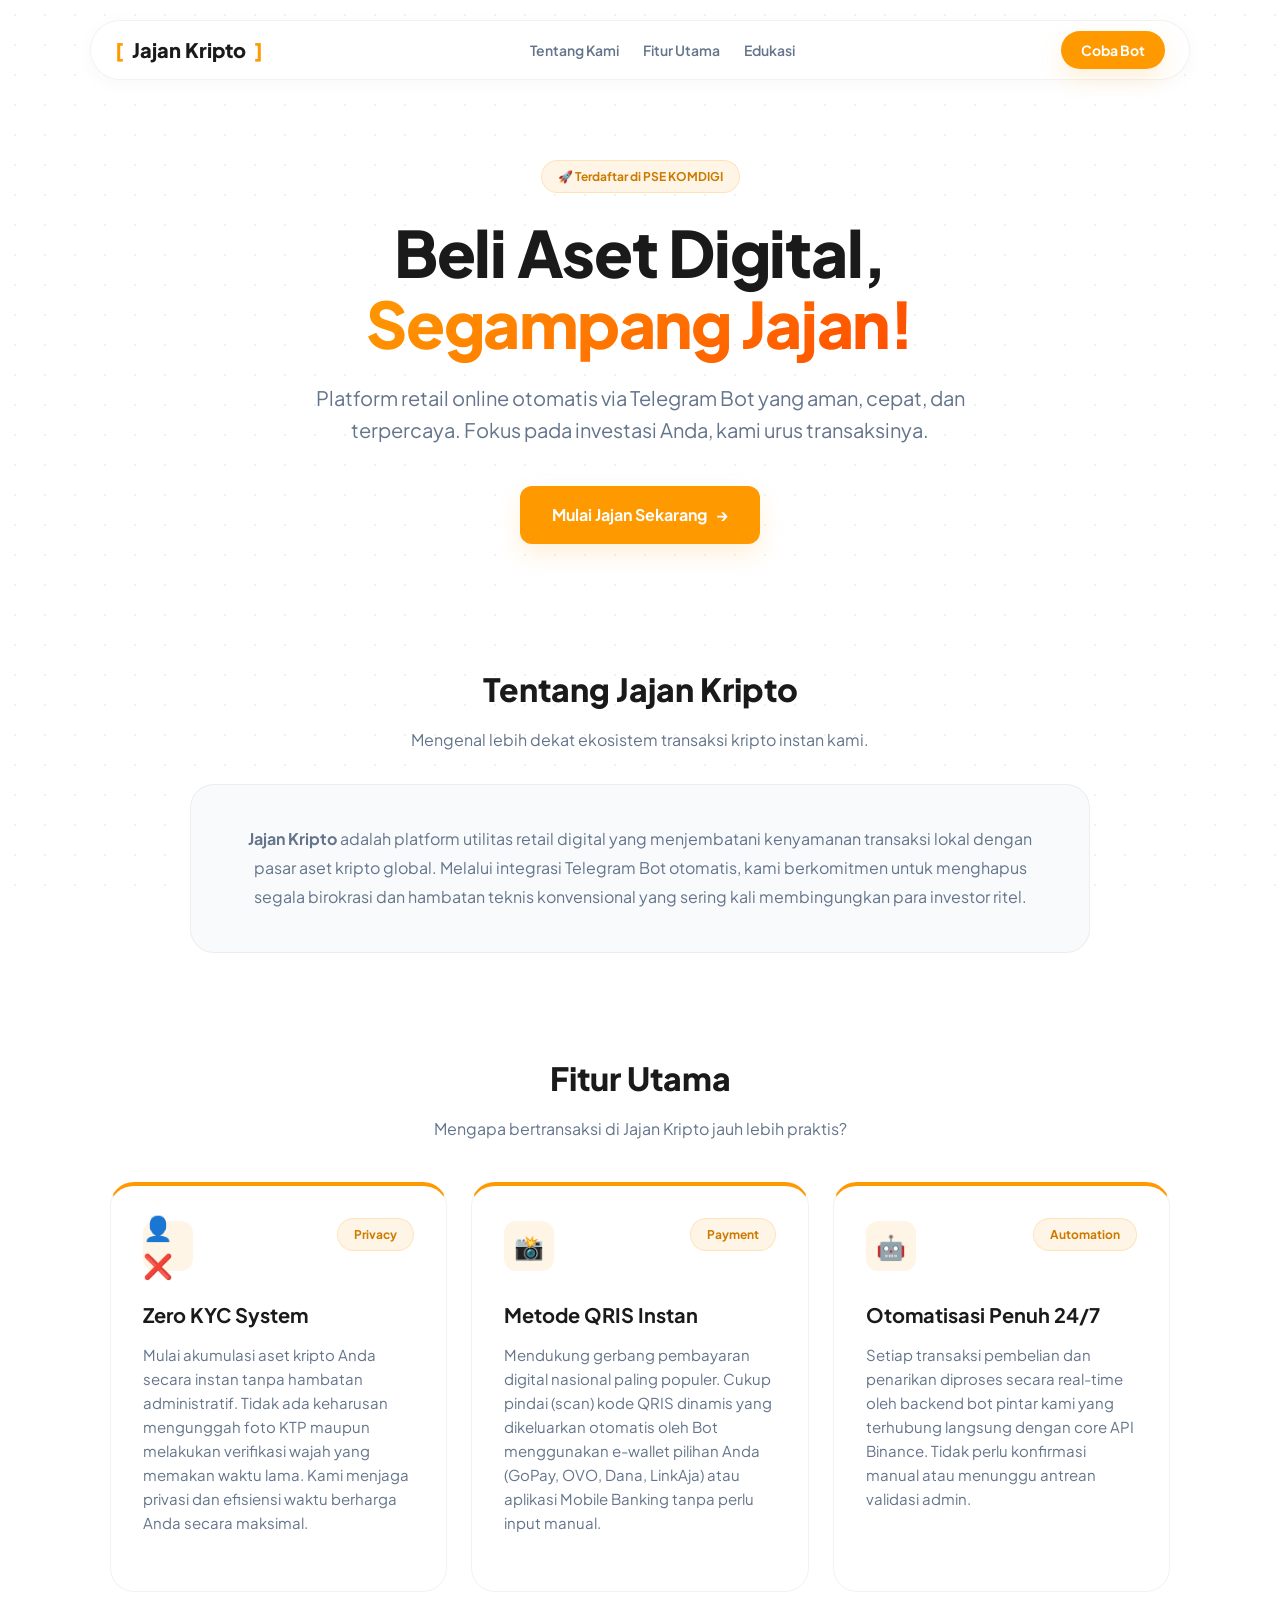
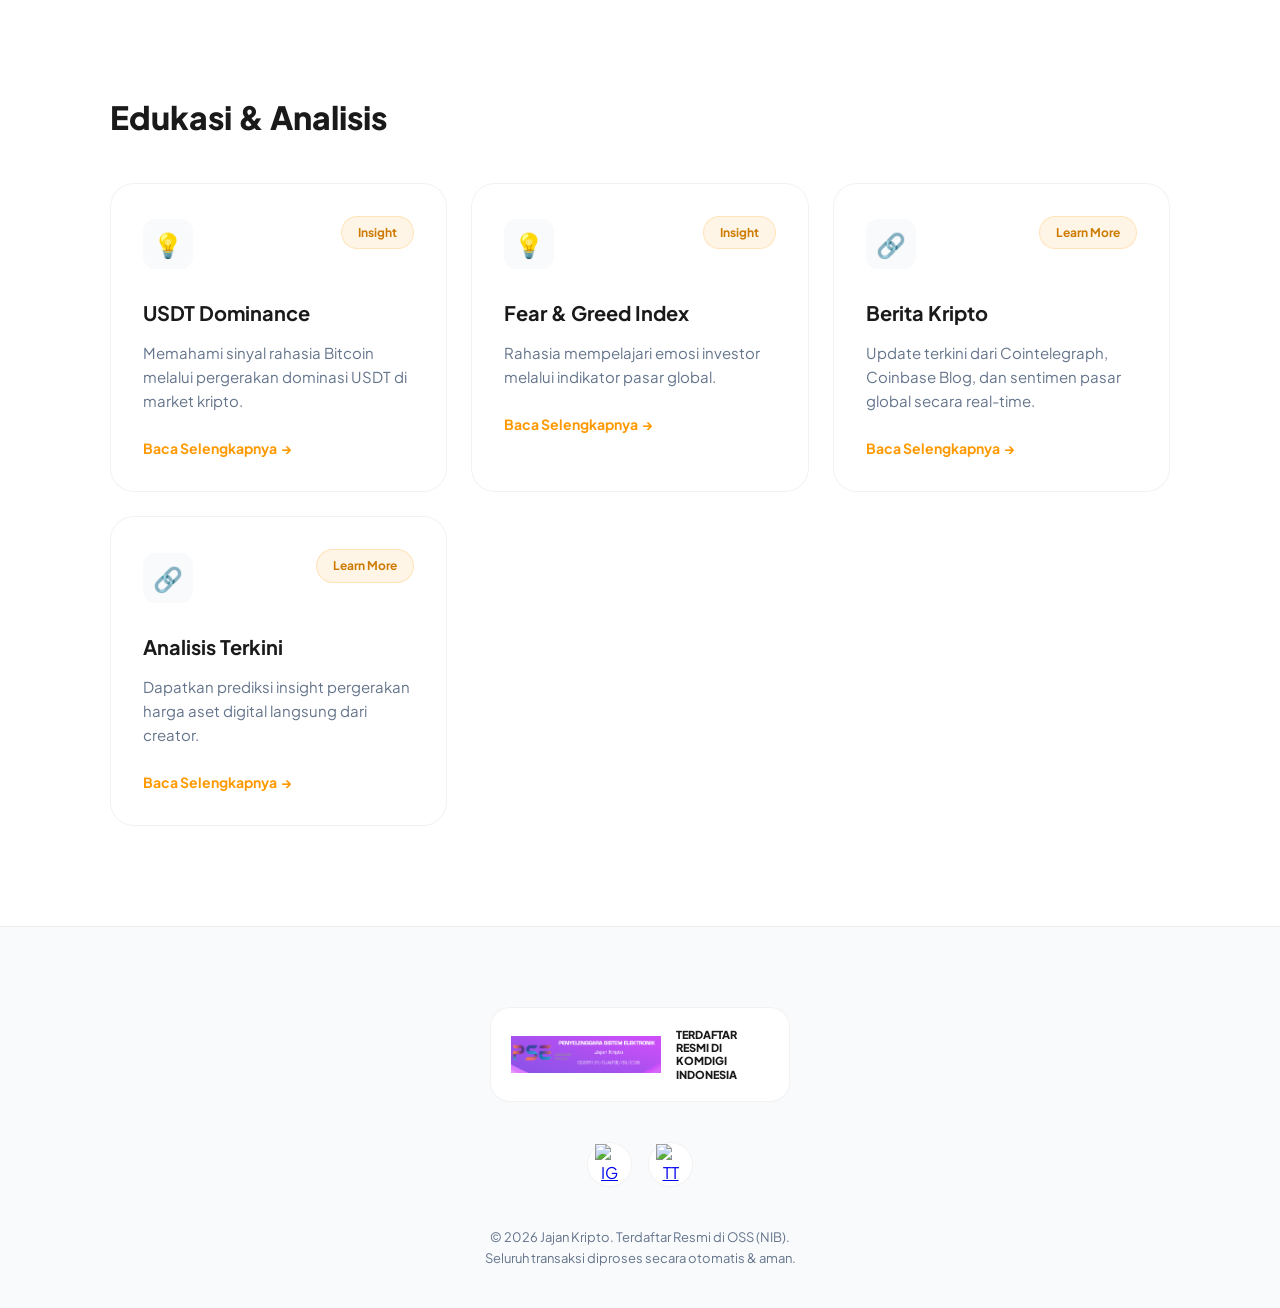
==== index.html @ 3dce62d5 "Update index.html" ====
<!DOCTYPE html>
<html lang="id">
<head>
  <meta charset="UTF-8">
  <meta name="viewport" content="width=device-width, initial-scale=1.0">
  <title>Jajan Kripto — Solusi Praktis Aset Digital</title>
  <meta name="description" content="Platform retail online otomatis via Telegram Bot yang aman, cepat, dan terpercaya untuk aset digital Anda.">
  
  <link rel="icon" href="/favicon.ico" type="image/x-icon">
  <link rel="preconnect" href="https://fonts.googleapis.com">
  <link rel="preconnect" href="https://fonts.gstatic.com" crossorigin>
  <link href="https://fonts.googleapis.com/css2?family=Plus+Jakarta+Sans:wght=300;400;600;700;800&display=swap" rel="stylesheet">

  <style>
    :root {
      --primary: #FF9900;
      --primary-light: #FFB347;
      --primary-dark: #CC7A00;
      --bg-light: #FFFFFF;
      --bg-subtle: #F8FAFC;
      --text-main: #1A1A1A;
      --text-muted: #64748B;
      --glass-border: rgba(0, 0, 0, 0.05);
      --shadow-glow: rgba(255, 153, 0, 0.15);
    }

    * {
      box-sizing: border-box;
      margin: 0;
      padding: 0;
    }

    html {
      scroll-behavior: smooth;
    }

    body {
      font-family: 'Plus Jakarta Sans', sans-serif;
      background-color: var(--bg-light);
      color: var(--text-main);
      line-height: 1.6;
      overflow-x: hidden;
    }

    /* --- BACKGROUND DECORATION --- */
    .bg-dot-grid {
      position: fixed;
      top: 0; 
      left: 0; 
      width: 100%; 
      height: 100%;
      background-image: radial-gradient(var(--glass-border) 1px, transparent 1px);
      background-size: 30px 30px;
      z-index: -1;
    }

    /* --- HEADER --- */
    .header {
      position: fixed;
      top: 20px; 
      left: 0; 
      width: 100%;
      z-index: 1000;
      display: flex;
      justify-content: center;
      padding: 0 20px;
    }

    .header-pill {
      background: rgba(255, 255, 255, 0.8);
      backdrop-filter: blur(12px);
      border: 1px solid var(--glass-border);
      padding: 10px 24px;
      border-radius: 999px;
      display: flex;
      align-items: center;
      justify-content: space-between;
      width: 100%;
      max-width: 1100px;
      box-shadow: 0 4px 20px rgba(0,0,0,0.03);
    }

    .brand {
      display: flex;
      align-items: center;
      gap: 8px;
      text-decoration: none;
      font-weight: 800;
      font-size: 20px;
      color: var(--text-main);
    }

    .brand span { 
      color: var(--primary); 
    }

    .nav-links {
      display: none;
      gap: 24px;
    }

    @media (min-width: 768px) { 
      .nav-links { 
        display: flex; 
      } 
    }

    .nav-link {
      text-decoration: none;
      color: var(--text-muted);
      font-size: 14px;
      font-weight: 600;
      transition: color 0.3s;
    }

    .nav-link:hover { 
      color: var(--primary); 
    }

    /* --- HERO SECTION --- */
    .hero {
      padding: 160px 20px 60px;
      max-width: 1100px;
      margin: 0 auto;
      text-align: center;
      position: relative;
    }

    .tag-pill {
      display: inline-flex;
      align-items: center;
      background: #FFF5E6;
      color: var(--primary-dark);
      padding: 6px 16px;
      border-radius: 999px;
      font-size: 12px;
      font-weight: 700;
      margin-bottom: 24px;
      border: 1px solid rgba(255, 153, 0, 0.2);
    }

    .hero h1 {
      font-size: clamp(32px, 8vw, 64px);
      font-weight: 800;
      line-height: 1.1;
      letter-spacing: -0.02em;
      margin-bottom: 24px;
    }

    .text-gradient {
      background: linear-gradient(135deg, var(--primary), #FF4D00);
      -webkit-background-clip: text;
      -webkit-text-fill-color: transparent;
    }

    .hero p {
      color: var(--text-muted);
      font-size: clamp(16px, 2vw, 20px);
      max-width: 650px;
      margin: 0 auto 40px;
    }

    .btn {
      display: inline-flex;
      align-items: center;
      padding: 16px 32px;
      border-radius: 12px;
      font-weight: 700;
      text-decoration: none;
      transition: all 0.3s ease;
      cursor: pointer;
    }

    .btn-primary {
      background: var(--primary);
      color: white;
      box-shadow: 0 10px 25px var(--shadow-glow);
    }

    .btn-primary:hover {
      transform: translateY(-2px);
      background: var(--primary-dark);
      box-shadow: 0 15px 30px var(--shadow-glow);
    }

    /* --- SECTION BASE --- */
    .section-container {
      max-width: 1100px;
      margin: 60px auto 100px;
      padding: 0 20px;
    }

    .section-title {
      font-size: 32px;
      font-weight: 800;
      margin-bottom: 12px;
    }

    /* --- GRID & CARDS --- */
    .grid {
      display: grid;
      grid-template-columns: repeat(auto-fit, minmax(300px, 1fr));
      gap: 24px;
    }

    .card {
      background: white;
      border: 1px solid var(--glass-border);
      padding: 32px;
      border-radius: 24px;
      transition: all 0.4s cubic-bezier(0.4, 0, 0.2, 1);
      position: relative;
      overflow: hidden;
    }

    .card:hover {
      border-color: var(--primary-light);
      transform: translateY(-8px);
      box-shadow: 0 20px 40px rgba(0,0,0,0.04);
    }

    .card-top {
      display: flex;
      justify-content: space-between;
      align-items: center;
      margin-bottom: 24px;
    }

    .card-icon {
      font-size: 24px;
      background: var(--bg-subtle);
      width: 50px; 
      height: 50px;
      display: flex; 
      align-items: center; 
      justify-content: center;
      border-radius: 12px;
    }

    .card h3 {
      font-size: 20px;
      margin-bottom: 12px;
    }

    .card p {
      color: var(--text-muted);
      font-size: 15px;
      margin-bottom: 24px;
    }

    .read-more {
      text-decoration: none;
      color: var(--primary);
      font-weight: 700;
      font-size: 14px;
      display: flex;
      align-items: center;
      gap: 4px;
    }

    /* --- ABOUT CONTENT --- */
    .about-box {
      background: var(--bg-subtle);
      border: 1px solid var(--glass-border);
      border-radius: 24px;
      padding: 40px;
      text-align: center;
      max-width: 900px;
      margin: 0 auto;
    }

    .about-box p {
      color: var(--text-muted);
      font-size: 16px;
      line-height: 1.8;
    }

    /* --- PSE & FOOTER --- */
    .footer {
      background: var(--bg-subtle);
      padding: 80px 20px 40px;
      border-top: 1px solid var(--glass-border);
    }

    .footer-inner {
      max-width: 1100px;
      margin: 0 auto;
      display: flex;
      flex-direction: column;
      align-items: center;
      text-align: center;
    }

    .pse-badge {
      background: white;
      padding: 20px;
      border-radius: 20px;
      border: 1px solid var(--glass-border);
      display: flex;
      align-items: center;
      gap: 15px;
      margin-bottom: 40px;
      max-width: 300px;
    }

    .pse-badge img { 
      width: 150px; 
    }

    .pse-badge span { 
      font-size: 11px; 
      font-weight: 800; 
      text-align: left; 
      line-height: 1.2; 
    }

    .social-links {
      display: flex;
      gap: 16px;
      margin-bottom: 40px;
    }

    .social-btn {
      width: 45px; 
      height: 45px;
      border-radius: 50%;
      background: white;
      display: flex; 
      align-items: center; 
      justify-content: center;
      border: 1px solid var(--glass-border);
      transition: all 0.3s;
    }

    .social-btn:hover {
      border-color: var(--primary);
      transform: scale(1.1);
    }

    .social-btn img { 
      width: 30px; 
    }

    .copyright {
      font-size: 13px;
      color: var(--text-muted);
    }

    /* --- ANIMATIONS --- */
    @keyframes fadeUp {
      from { 
        opacity: 0; 
        transform: translateY(20px); 
      }
      to { 
        opacity: 1; 
        transform: translateY(0); 
      }
    }

    .fade-up { 
      animation: fadeUp 0.8s forwards; 
    }
    
    .d1 { animation-delay: 0.1s; }
    .d2 { animation-delay: 0.2s; }
    .d3 { animation-delay: 0.3s; }
  </style>
</head>
<body>

  <div class="bg-dot-grid"></div>

  <header class="header">
    <div class="header-pill">
      <a href="#" class="brand">
        <span>[</span> Jajan Kripto <span>]</span>
      </a>
      <nav class="nav-links">
        <a href="#about" class="nav-link">Tentang Kami</a>
        <a href="#features" class="nav-link">Fitur Utama</a>
        <a href="#blog" class="nav-link">Edukasi</a>
      </nav>
      <a href="https://t.me/JajanKriptoOfficial_bot" class="btn btn-primary" style="padding: 8px 20px; font-size: 14px; border-radius: 999px;">
        Coba Bot
      </a>
    </div>
  </header>

  <main>
    <section class="hero">
      <span class="tag-pill fade-up d1">🚀 Terdaftar di PSE KOMDIGI</span>
      <h1 class="fade-up d2">Beli Aset Digital,<br> <span class="text-gradient">Segampang Jajan!</span></h1>
      <p class="fade-up d3">Platform retail online otomatis via Telegram Bot yang aman, cepat, dan terpercaya. Fokus pada investasi Anda, kami urus transaksinya.</p>
      <div class="fade-up d3" style="animation-delay: 0.4s;">
        <a href="https://t.me/JajanKriptoOfficial_bot" class="btn btn-primary">
          Mulai Jajan Sekarang &nbsp; →
        </a>
      </div>
    </section>

    <section id="about" class="section-container">
      <div style="text-align: center; margin-bottom: 32px;">
        <h2 class="section-title">Tentang Jajan Kripto</h2>
        <p style="color: var(--text-muted);">Mengenal lebih dekat ekosistem transaksi kripto instan kami.</p>
      </div>
      <div class="about-box">
        <p>
          <strong>Jajan Kripto</strong> adalah platform utilitas retail digital yang menjembatani kenyamanan transaksi lokal dengan pasar aset kripto global. Melalui integrasi Telegram Bot otomatis, kami berkomitmen untuk menghapus segala birokrasi dan hambatan teknis konvensional yang sering kali membingungkan para investor ritel.
        </p>
      </div>
    </section>

    <section id="features" class="section-container">
      <div style="text-align: center; margin-bottom: 40px;">
        <h2 class="section-title">Fitur Utama</h2>
        <p style="color: var(--text-muted);">Mengapa bertransaksi di Jajan Kripto jauh lebih praktis?</p>
      </div>
      <div class="grid">
        <div class="card" style="border-top: 4px solid var(--primary);">
          <div class="card-top">
            <div class="card-icon" style="background: #FFF5E6; color: var(--primary-dark);">👤❌</div>
            <span class="tag-pill">Privacy</span>
          </div>
          <h3>Zero KYC System</h3>
          <p>Mulai akumulasi aset kripto Anda secara instan tanpa hambatan administratif. Tidak ada keharusan mengunggah foto KTP maupun melakukan verifikasi wajah yang memakan waktu lama. Kami menjaga privasi dan efisiensi waktu berharga Anda secara maksimal.</p>
        </div>
        
        <div class="card" style="border-top: 4px solid var(--primary);">
          <div class="card-top">
            <div class="card-icon" style="background: #FFF5E6; color: var(--primary-dark);">📸</div>
            <span class="tag-pill">Payment</span>
          </div>
          <h3>Metode QRIS Instan</h3>
          <p>Mendukung gerbang pembayaran digital nasional paling populer. Cukup pindai (scan) kode QRIS dinamis yang dikeluarkan otomatis oleh Bot menggunakan e-wallet pilihan Anda (GoPay, OVO, Dana, LinkAja) atau aplikasi Mobile Banking tanpa perlu input manual.</p>
        </div>
        
        <div class="card" style="border-top: 4px solid var(--primary);">
          <div class="card-top">
            <div class="card-icon" style="background: #FFF5E6; color: var(--primary-dark);">🤖</div>
            <span class="tag-pill">Automation</span>
          </div>
          <h3>Otomatisasi Penuh 24/7</h3>
          <p>Setiap transaksi pembelian dan penarikan diproses secara real-time oleh backend bot pintar kami yang terhubung langsung dengan core API Binance. Tidak perlu konfirmasi manual atau menunggu antrean validasi admin.</p>
        </div>
      </div>
    </section>

    <section id="blog" class="section-container">
      <div style="margin-bottom: 40px;">
        <h2 class="section-title">Edukasi & Analisis</h2>
      </div>
      
      <div class="grid">
        <div class="card">
          <div class="card-top">
            <div class="card-icon">💡</div>
            <span class="tag-pill">Insight</span>
          </div>
          <h3>USDT Dominance</h3>
          <p>Memahami sinyal rahasia Bitcoin melalui pergerakan dominasi USDT di market kripto.</p>
          <a href="usdt-dominance.html" class="read-more">Baca Selengkapnya <span>→</span></a>
        </div>

        <div class="card">
          <div class="card-top">
            <div class="card-icon">💡</div>
            <span class="tag-pill">Insight</span>
          </div>
          <h3>Fear & Greed Index</h3>
          <p>Rahasia mempelajari emosi investor melalui indikator pasar global.</p>
          <a href="fear-and-greed.html" class="read-more">Baca Selengkapnya <span>→</span></a>
        </div>

        <div class="card">
          <div class="card-top">
            <div class="card-icon">🔗</div>
            <span class="tag-pill">Learn More</span>
          </div>
          <h3>Berita Kripto</h3>
          <p>Update terkini dari Cointelegraph, Coinbase Blog, dan sentimen pasar global secara real-time.</p>
          <a href="https://t.me/cryptonewsindonesia1" class="read-more">Baca Selengkapnya <span>→</span></a>
        </div>

        <div class="card">
          <div class="card-top">
            <div class="card-icon">🔗</div>
            <span class="tag-pill">Learn More</span>
          </div>
          <h3>Analisis Terkini</h3>
          <p>Dapatkan prediksi insight pergerakan harga aset digital langsung dari creator.</p>
          <a href="https://www.tiktok.com/@justradeit" class="read-more">Baca Selengkapnya <span>→</span></a>
        </div>
      </div>
    </section>
  </main>

  <footer class="footer">
    <div class="footer-inner">
      <div class="pse-badge">
        <img src="sertifikat-pse.png" alt="PSE">
        <span>TERDAFTAR RESMI DI<br>KOMDIGI INDONESIA</span>
      </div>

      <div class="social-links">
        <a href="https://www.instagram.com/jajankripto" class="social-btn">
          <img src="https://cdn-icons-png.flaticon.com/512/2111/2111463.png" alt="IG">
        </a>
        <a href="https://tiktok.com/@jajankripto" class="social-btn">
          <img src="https://cdn-icons-png.flaticon.com/512/3046/3046123.png" alt="TT">
        </a>
      </div>

      <p class="copyright">
        &copy; 2026 Jajan Kripto. Terdaftar Resmi di OSS (NIB).<br>
        Seluruh transaksi diproses secara otomatis & aman.
      </p>
    </div>
  </footer>

</body>
</html>
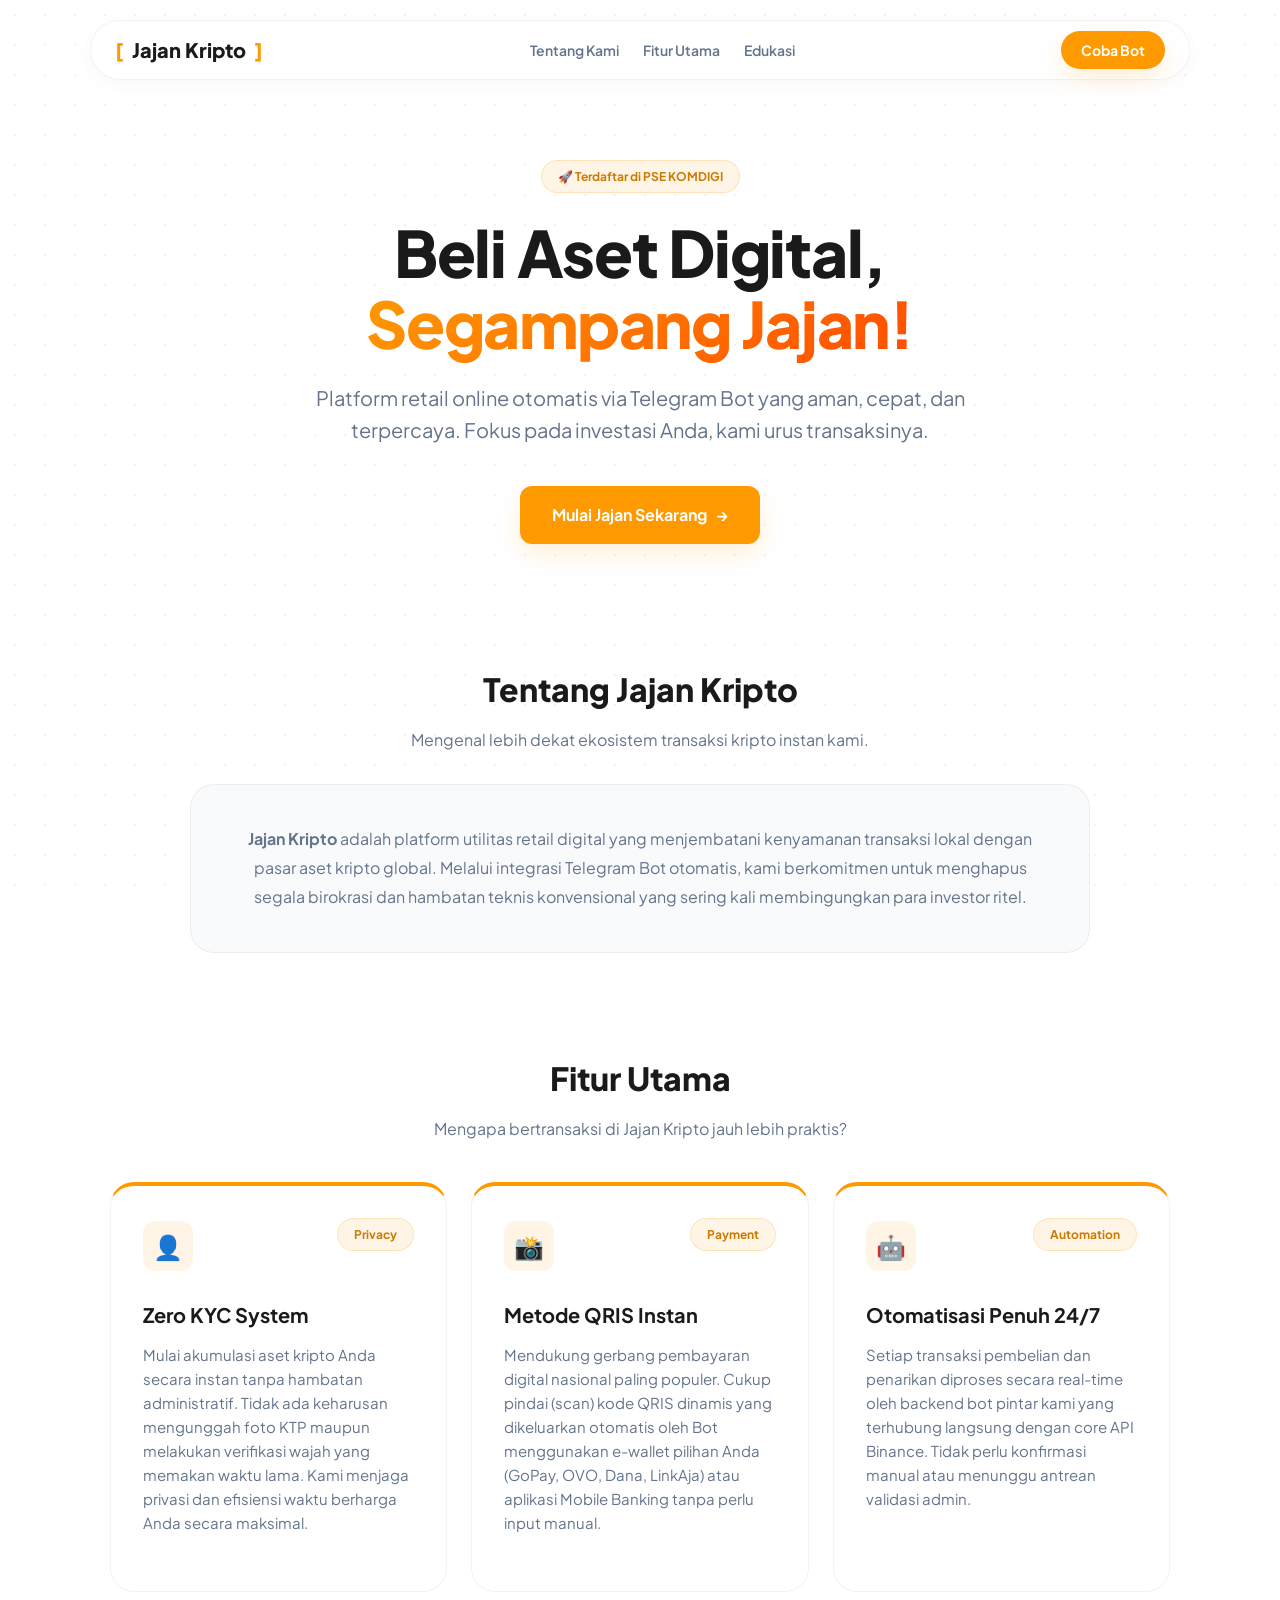
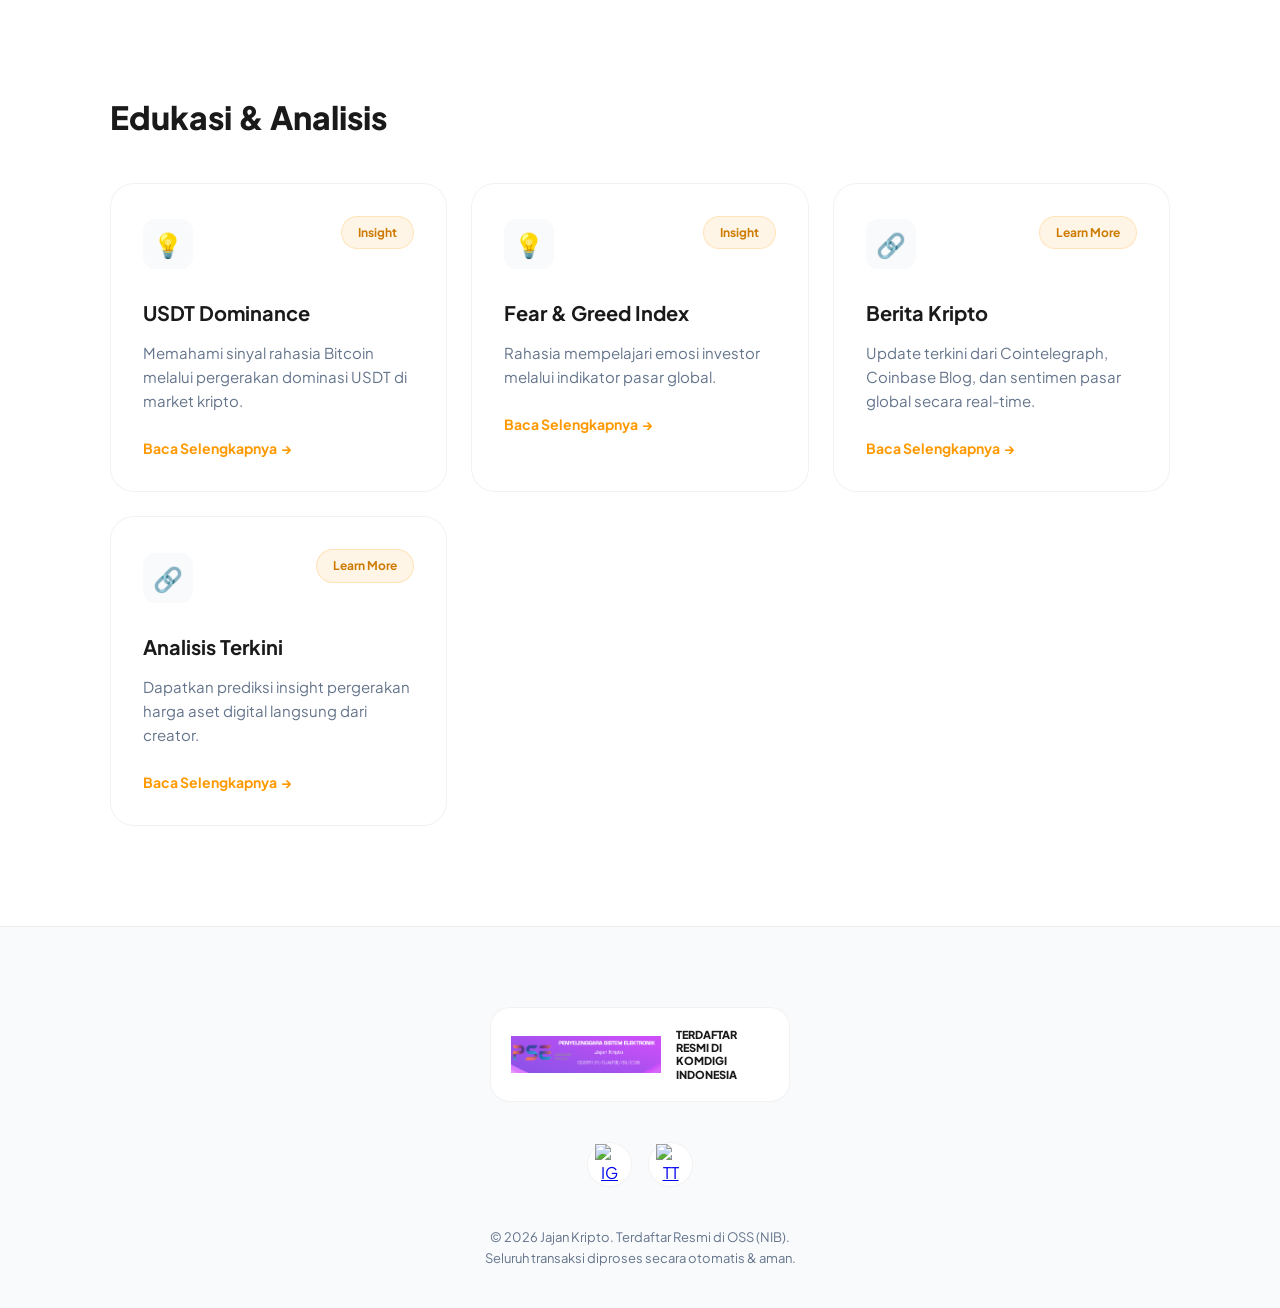
==== commit 93b94d47: "Update index.html" ====
--- a/index.html
+++ b/index.html
@@ -419,7 +419,7 @@
       <div class="grid">
         <div class="card" style="border-top: 4px solid var(--primary);">
           <div class="card-top">
-            <div class="card-icon" style="background: #FFF5E6; color: var(--primary-dark);">👤❌</div>
+            <div class="card-icon" style="background: #FFF5E6; color: var(--primary-dark);">👤</div>
             <span class="tag-pill">Privacy</span>
           </div>
           <h3>Zero KYC System</h3>
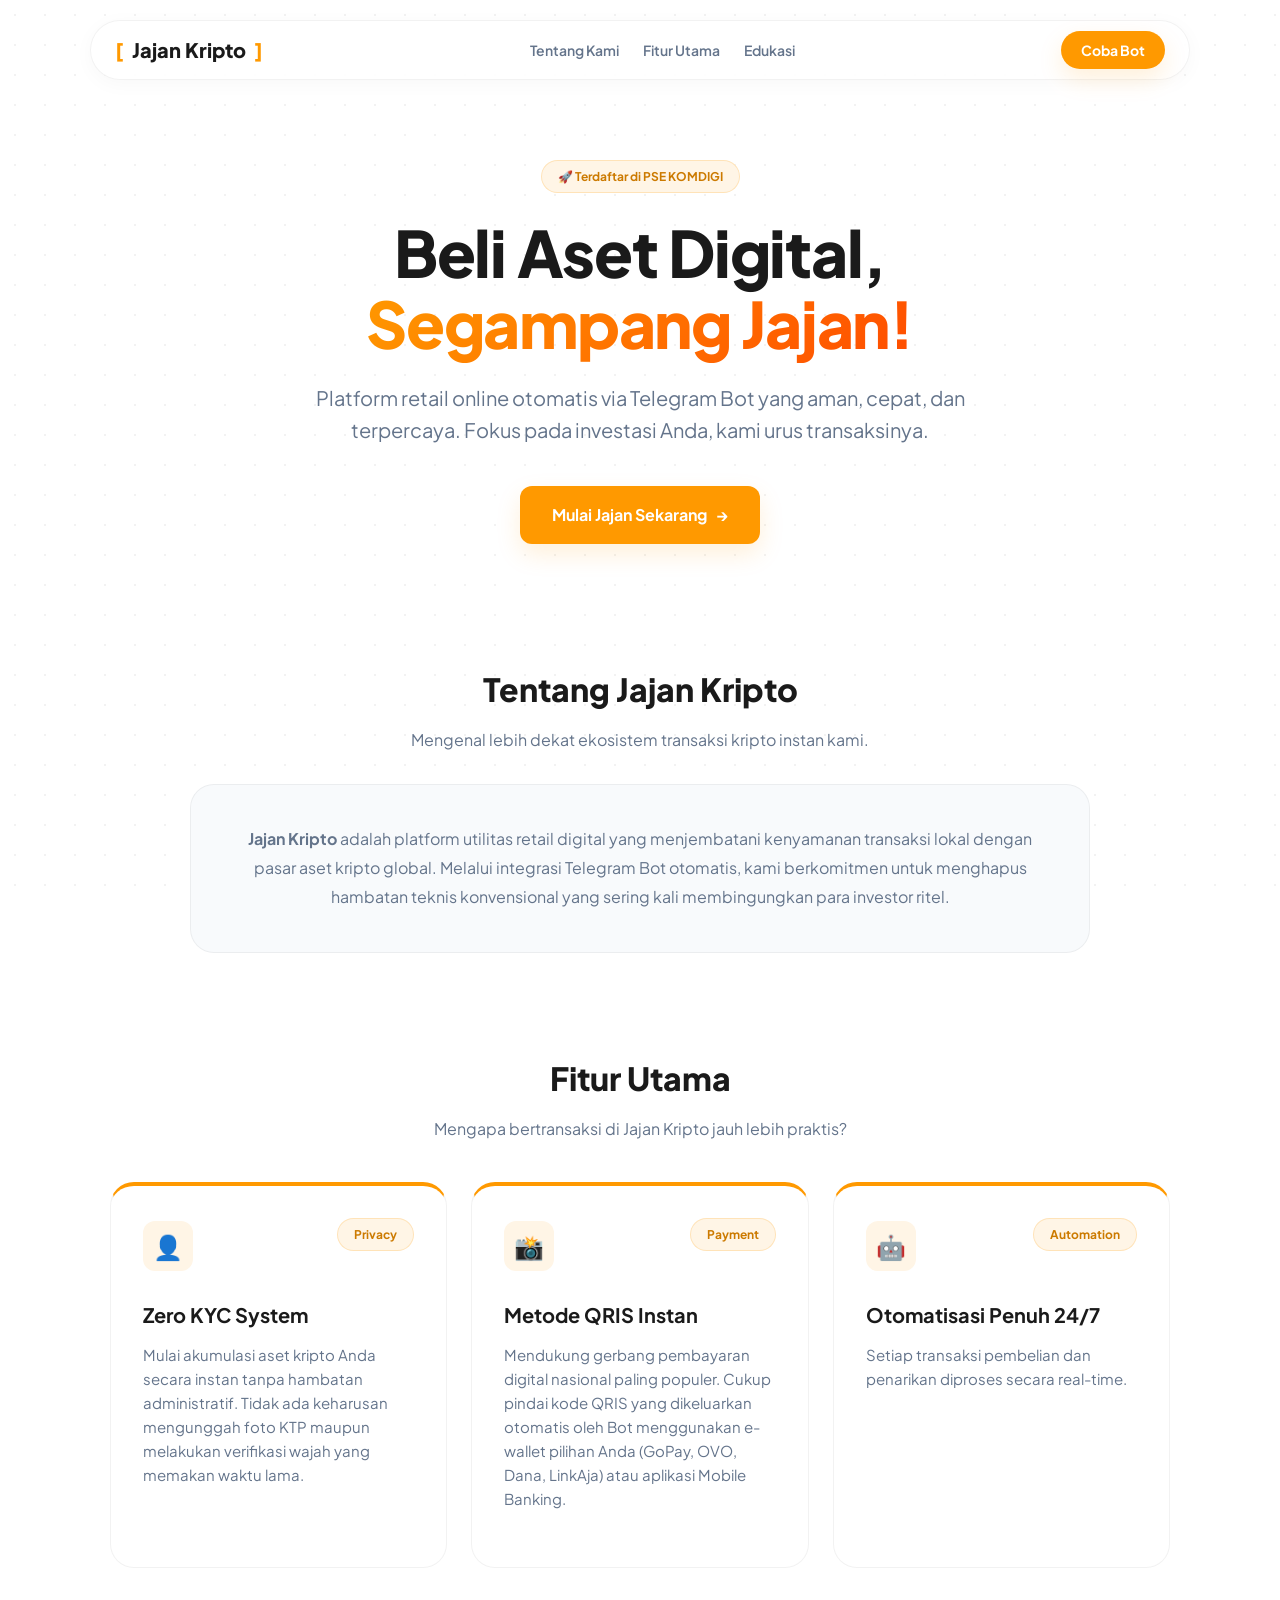
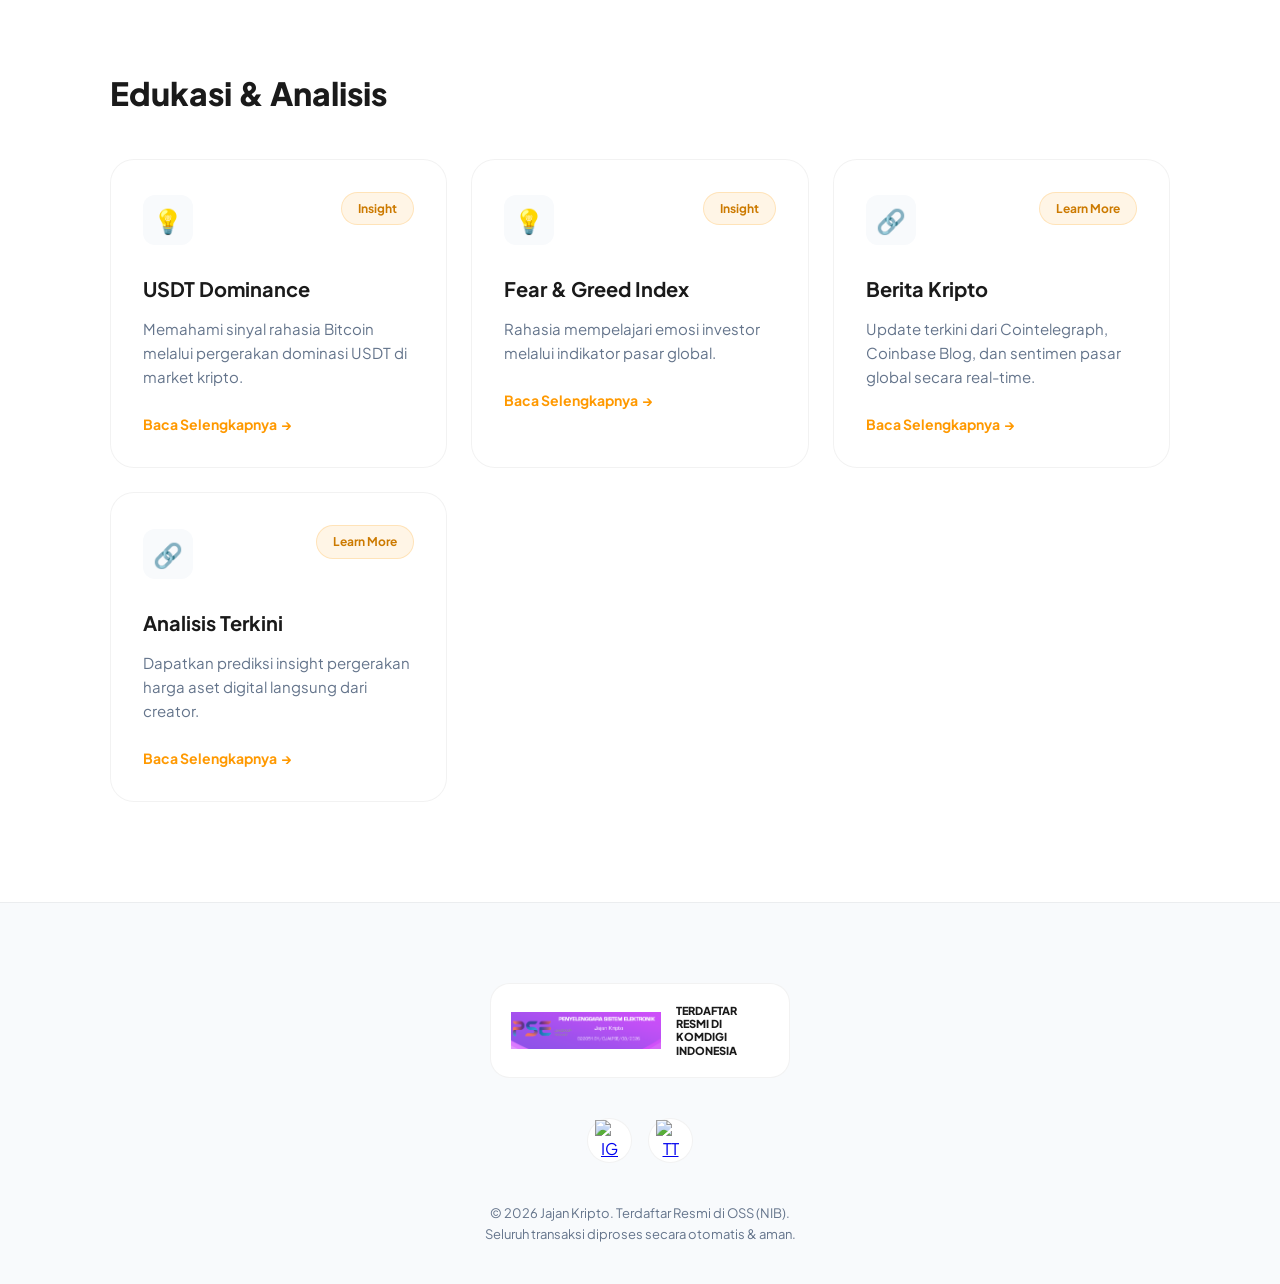
==== commit c3628848: "Update index.html" ====
--- a/index.html
+++ b/index.html
@@ -406,7 +406,7 @@
       </div>
       <div class="about-box">
         <p>
-          <strong>Jajan Kripto</strong> adalah platform utilitas retail digital yang menjembatani kenyamanan transaksi lokal dengan pasar aset kripto global. Melalui integrasi Telegram Bot otomatis, kami berkomitmen untuk menghapus segala birokrasi dan hambatan teknis konvensional yang sering kali membingungkan para investor ritel.
+          <strong>Jajan Kripto</strong> adalah platform utilitas retail digital yang menjembatani kenyamanan transaksi lokal dengan pasar aset kripto global. Melalui integrasi Telegram Bot otomatis, kami berkomitmen untuk menghapus hambatan teknis konvensional yang sering kali membingungkan para investor ritel.
         </p>
       </div>
     </section>
@@ -423,7 +423,7 @@
             <span class="tag-pill">Privacy</span>
           </div>
           <h3>Zero KYC System</h3>
-          <p>Mulai akumulasi aset kripto Anda secara instan tanpa hambatan administratif. Tidak ada keharusan mengunggah foto KTP maupun melakukan verifikasi wajah yang memakan waktu lama. Kami menjaga privasi dan efisiensi waktu berharga Anda secara maksimal.</p>
+          <p>Mulai akumulasi aset kripto Anda secara instan tanpa hambatan administratif. Tidak ada keharusan mengunggah foto KTP maupun melakukan verifikasi wajah yang memakan waktu lama.</p>
         </div>
         
         <div class="card" style="border-top: 4px solid var(--primary);">
@@ -432,7 +432,7 @@
             <span class="tag-pill">Payment</span>
           </div>
           <h3>Metode QRIS Instan</h3>
-          <p>Mendukung gerbang pembayaran digital nasional paling populer. Cukup pindai (scan) kode QRIS dinamis yang dikeluarkan otomatis oleh Bot menggunakan e-wallet pilihan Anda (GoPay, OVO, Dana, LinkAja) atau aplikasi Mobile Banking tanpa perlu input manual.</p>
+          <p>Mendukung gerbang pembayaran digital nasional paling populer. Cukup pindai kode QRIS yang dikeluarkan otomatis oleh Bot menggunakan e-wallet pilihan Anda (GoPay, OVO, Dana, LinkAja) atau aplikasi Mobile Banking.</p>
         </div>
         
         <div class="card" style="border-top: 4px solid var(--primary);">
@@ -441,7 +441,7 @@
             <span class="tag-pill">Automation</span>
           </div>
           <h3>Otomatisasi Penuh 24/7</h3>
-          <p>Setiap transaksi pembelian dan penarikan diproses secara real-time oleh backend bot pintar kami yang terhubung langsung dengan core API Binance. Tidak perlu konfirmasi manual atau menunggu antrean validasi admin.</p>
+          <p>Setiap transaksi pembelian dan penarikan diproses secara real-time.</p>
         </div>
       </div>
     </section>
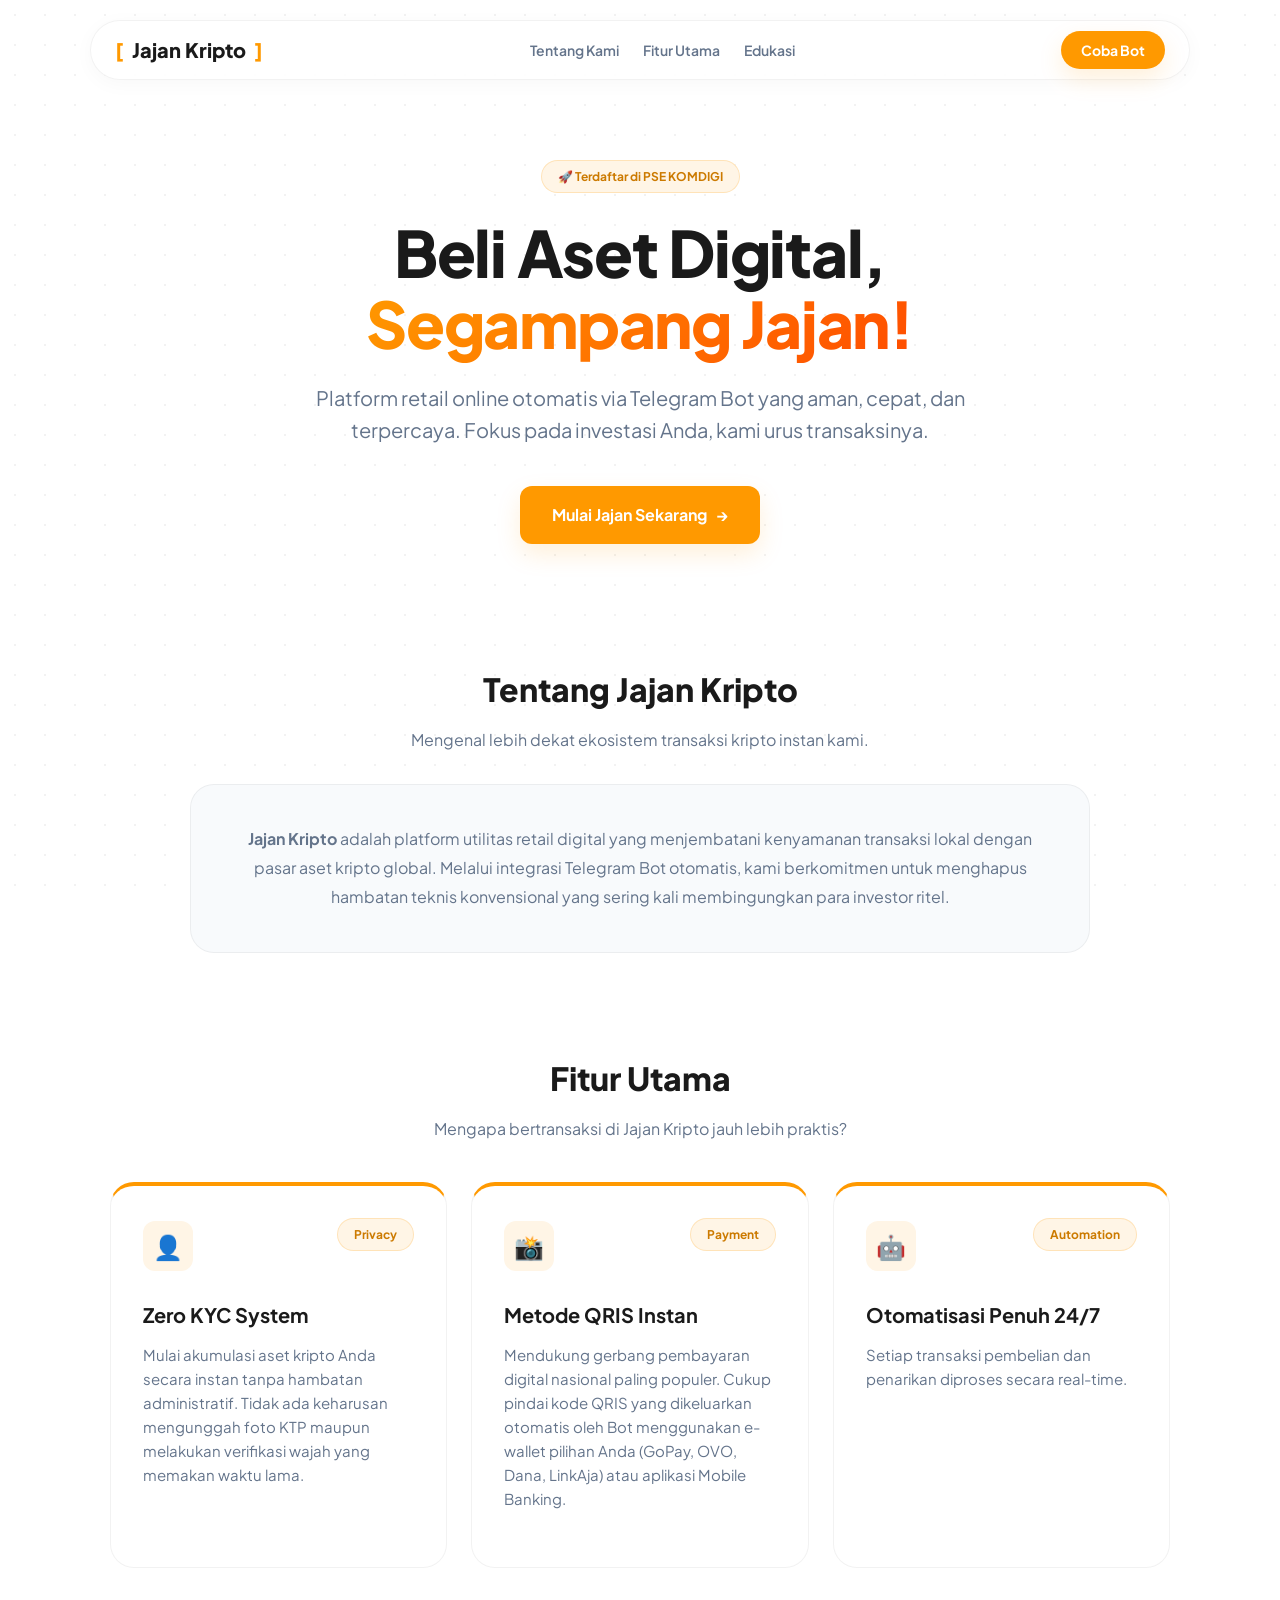
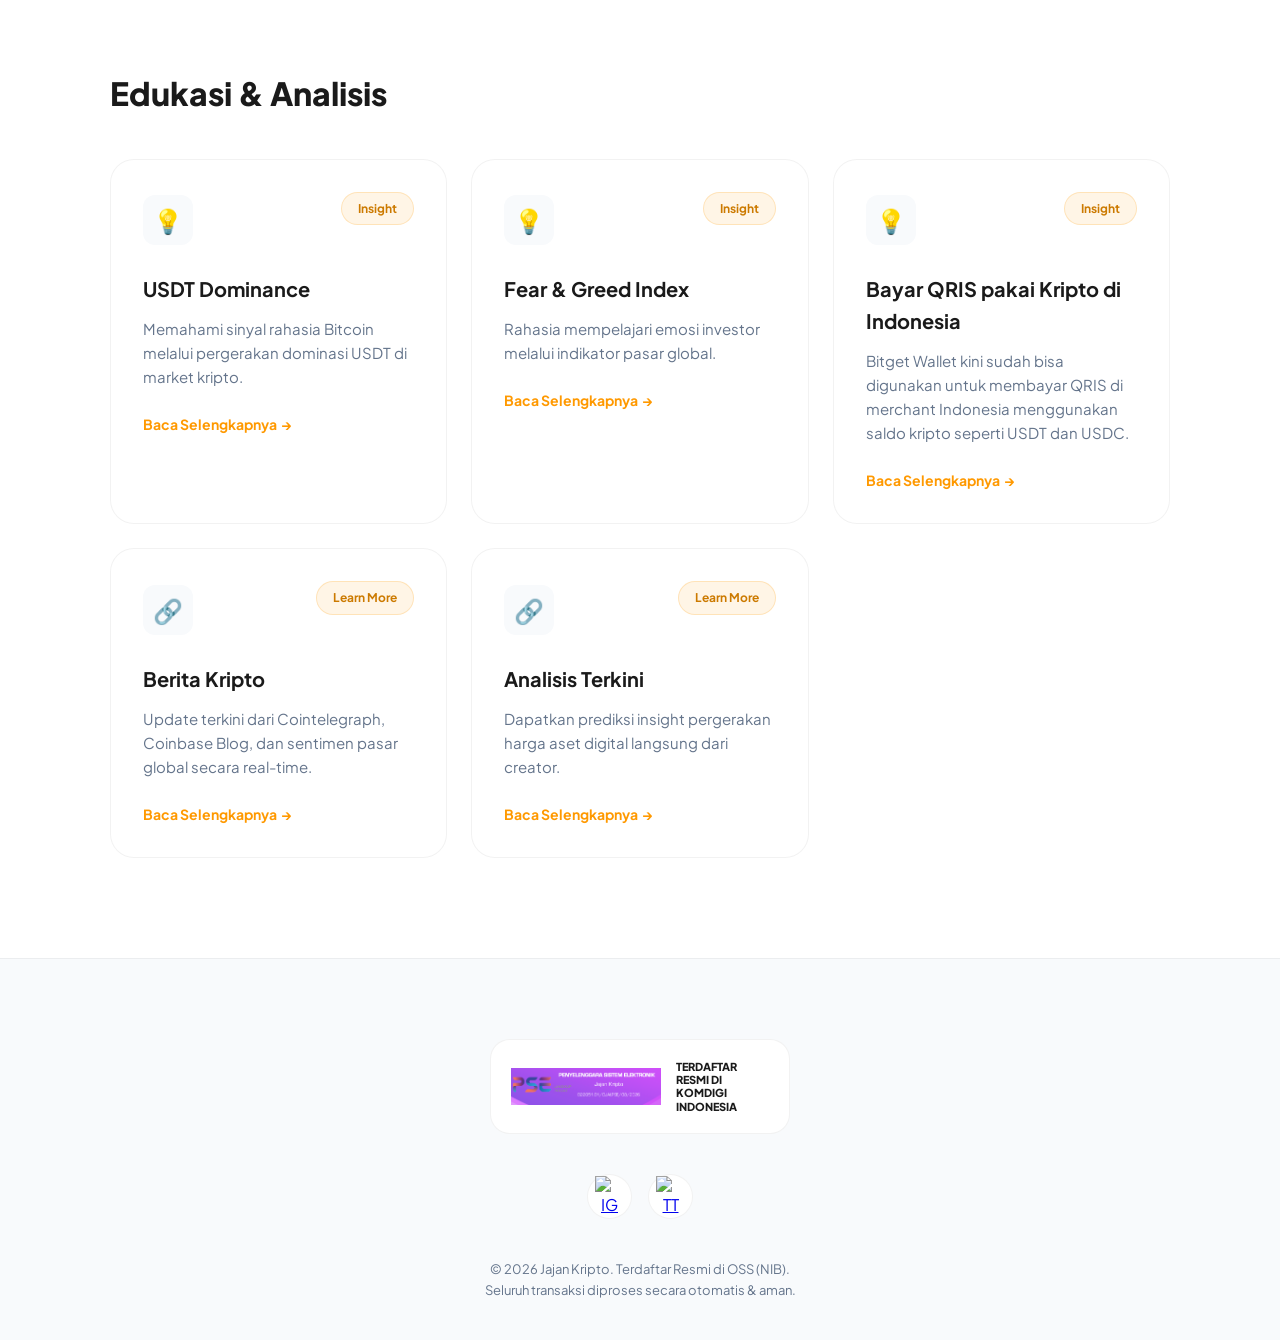
==== commit 7375f66d: "Update index.html" ====
--- a/index.html
+++ b/index.html
@@ -381,7 +381,7 @@
         <a href="#features" class="nav-link">Fitur Utama</a>
         <a href="#blog" class="nav-link">Edukasi</a>
       </nav>
-      <a href="https://t.me/JajanKriptoOfficial_bot" class="btn btn-primary" style="padding: 8px 20px; font-size: 14px; border-radius: 999px;">
+      <a href="https://t.me/JajanKriptoOfficial_bot?start=buy" class="btn btn-primary" style="padding: 8px 20px; font-size: 14px; border-radius: 999px;">
         Coba Bot
       </a>
     </div>
@@ -393,7 +393,7 @@
       <h1 class="fade-up d2">Beli Aset Digital,<br> <span class="text-gradient">Segampang Jajan!</span></h1>
       <p class="fade-up d3">Platform retail online otomatis via Telegram Bot yang aman, cepat, dan terpercaya. Fokus pada investasi Anda, kami urus transaksinya.</p>
       <div class="fade-up d3" style="animation-delay: 0.4s;">
-        <a href="https://t.me/JajanKriptoOfficial_bot" class="btn btn-primary">
+        <a href="https://t.me/JajanKriptoOfficial_bot?start=buy" class="btn btn-primary">
           Mulai Jajan Sekarang &nbsp; →
         </a>
       </div>
@@ -470,6 +470,16 @@
           <h3>Fear & Greed Index</h3>
           <p>Rahasia mempelajari emosi investor melalui indikator pasar global.</p>
           <a href="fear-and-greed.html" class="read-more">Baca Selengkapnya <span>→</span></a>
+        </div>
+
+        <div class="card">
+          <div class="card-top">
+            <div class="card-icon">💡</div>
+            <span class="tag-pill">Insight</span>
+          </div>
+          <h3>Bayar QRIS pakai Kripto di Indonesia</h3>
+          <p>Bitget Wallet kini sudah bisa digunakan untuk membayar QRIS di merchant Indonesia menggunakan saldo kripto seperti USDT dan USDC.</p>
+          <a href="bitget-wallet-bayar-qris.html" class="read-more">Baca Selengkapnya <span>→</span></a>
         </div>
 
         <div class="card">
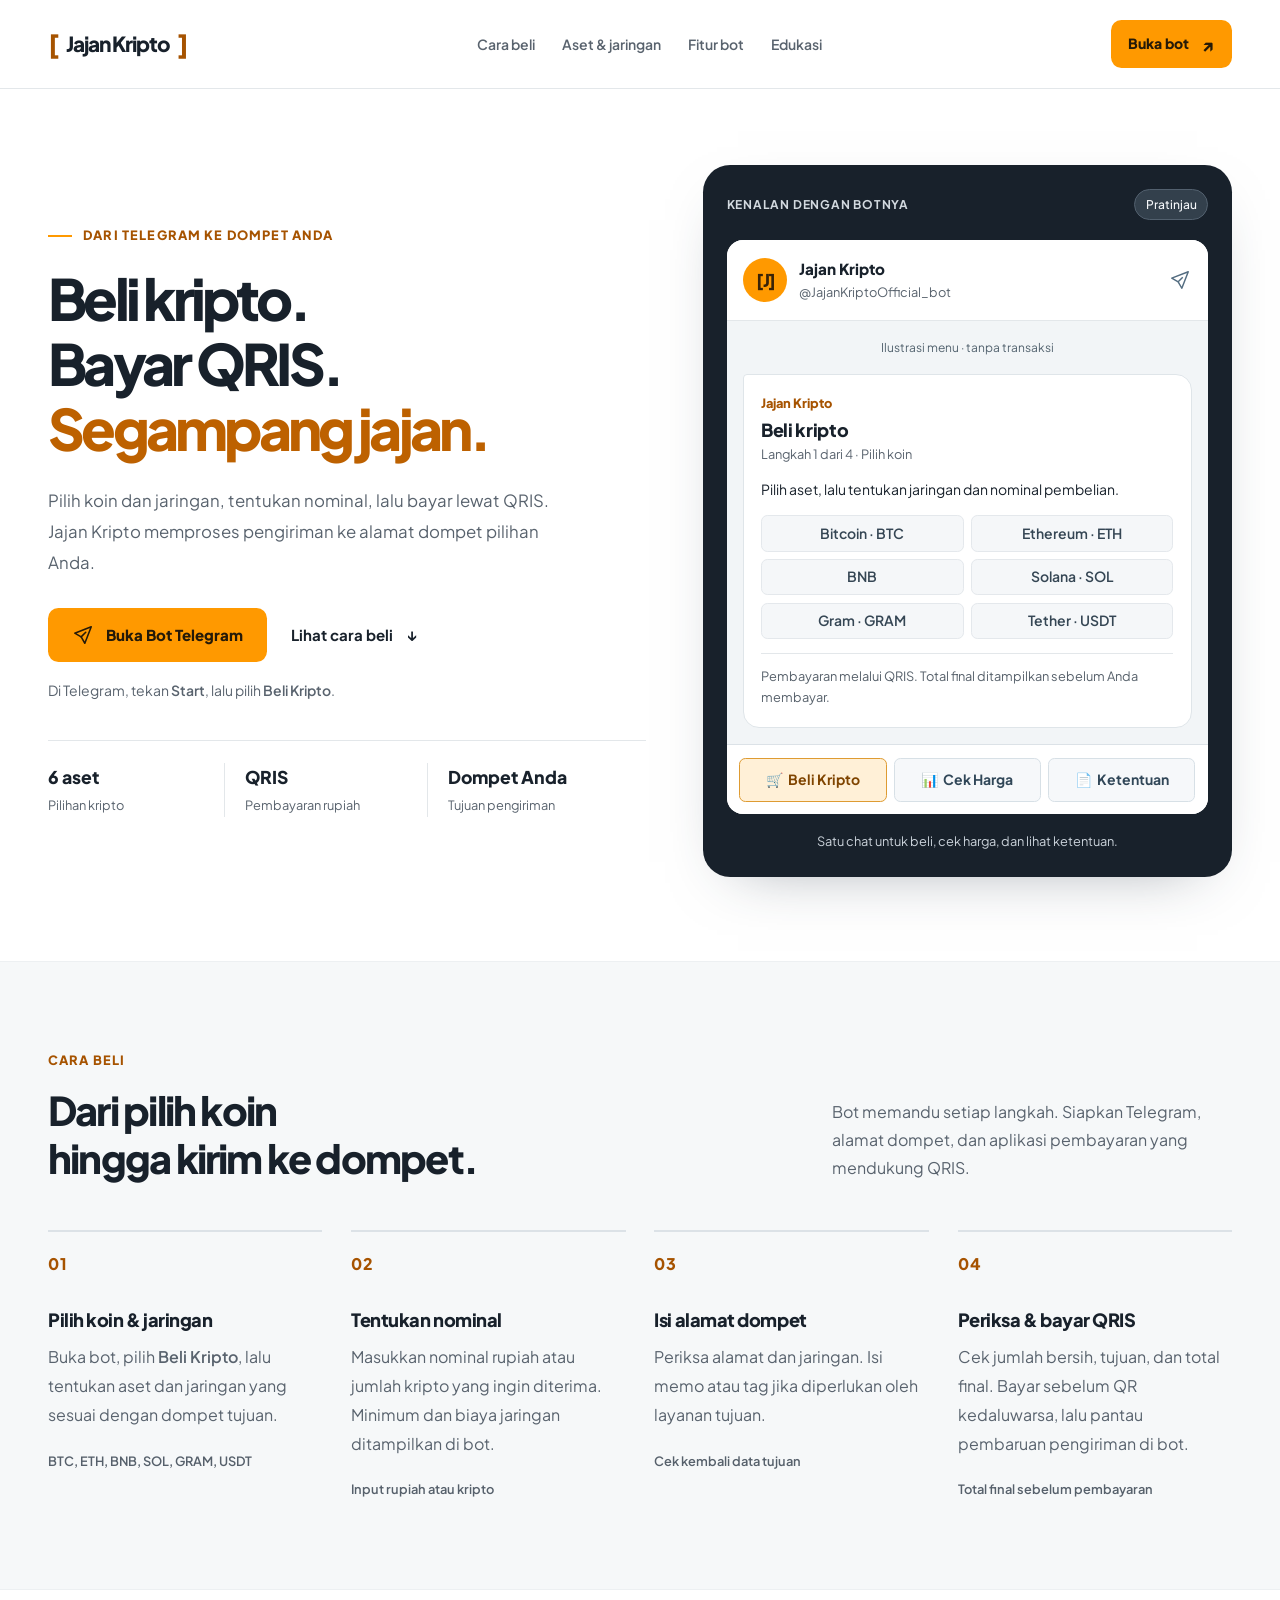
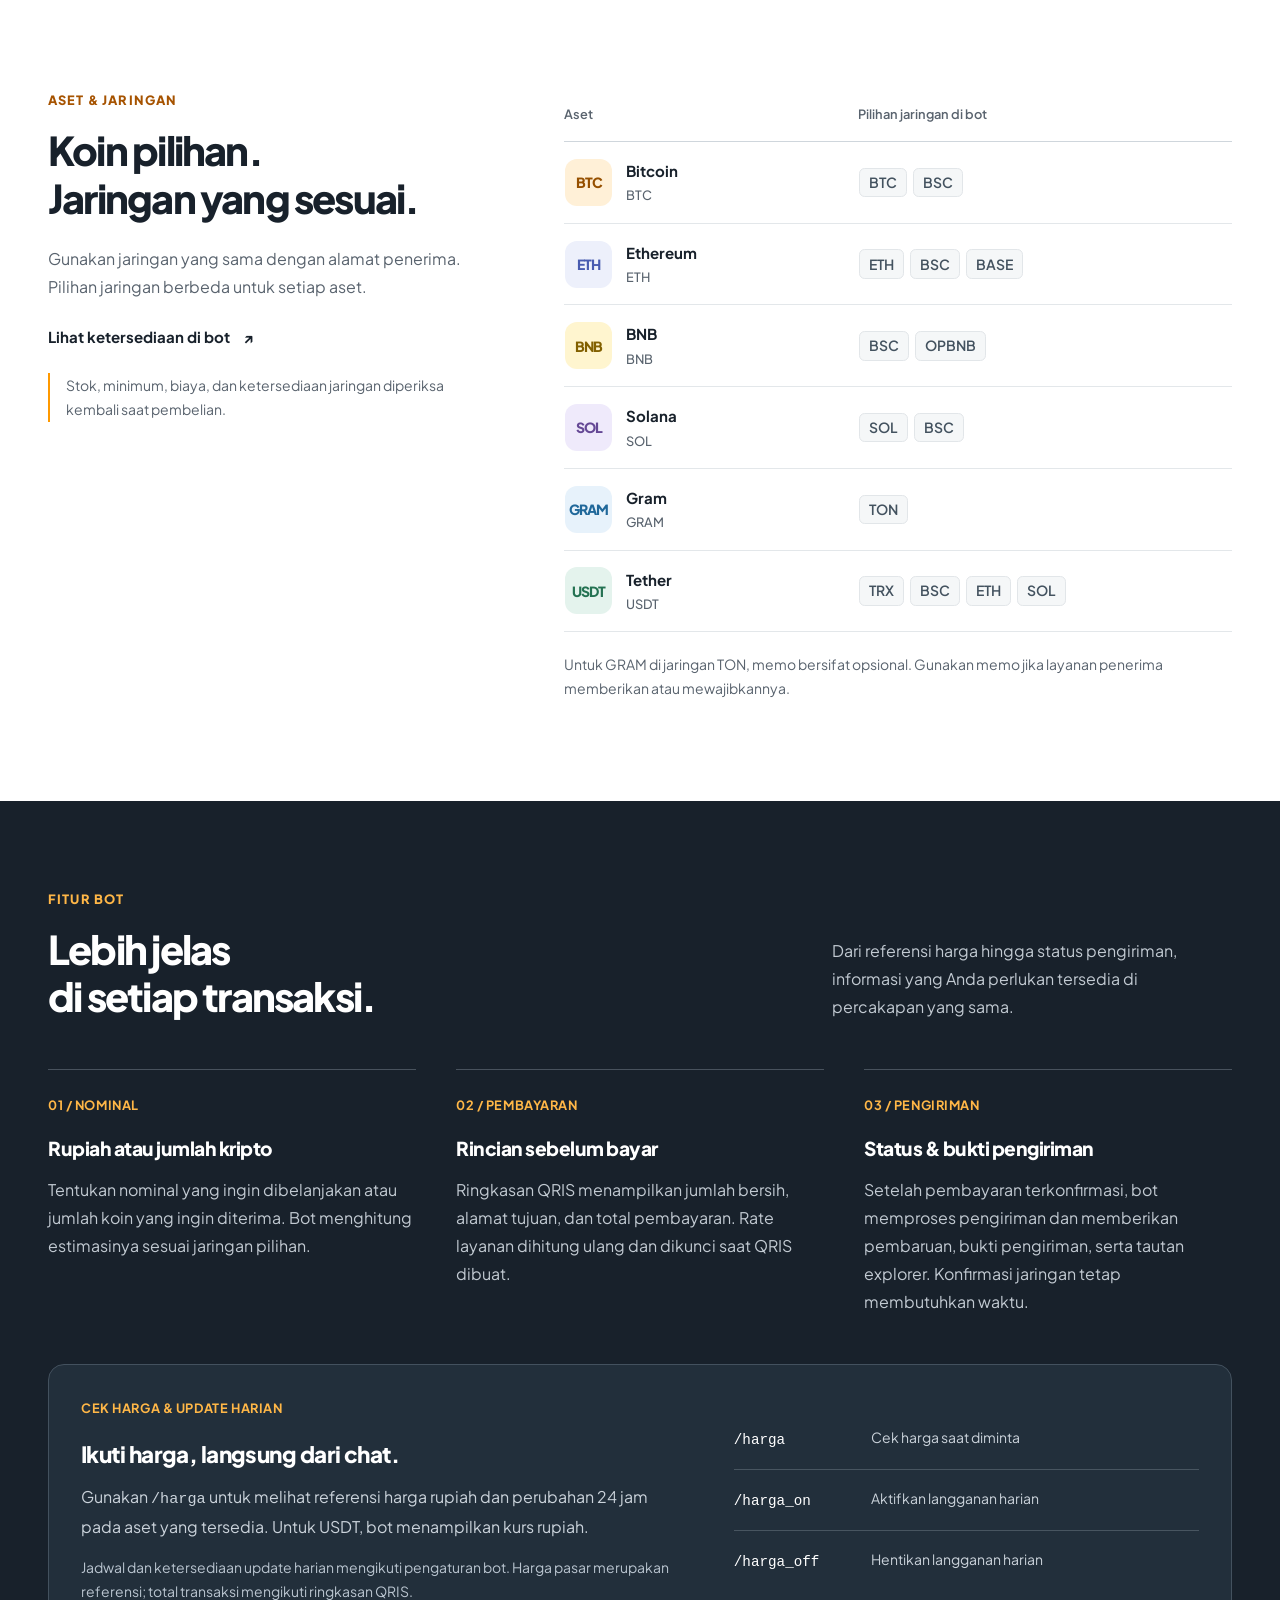
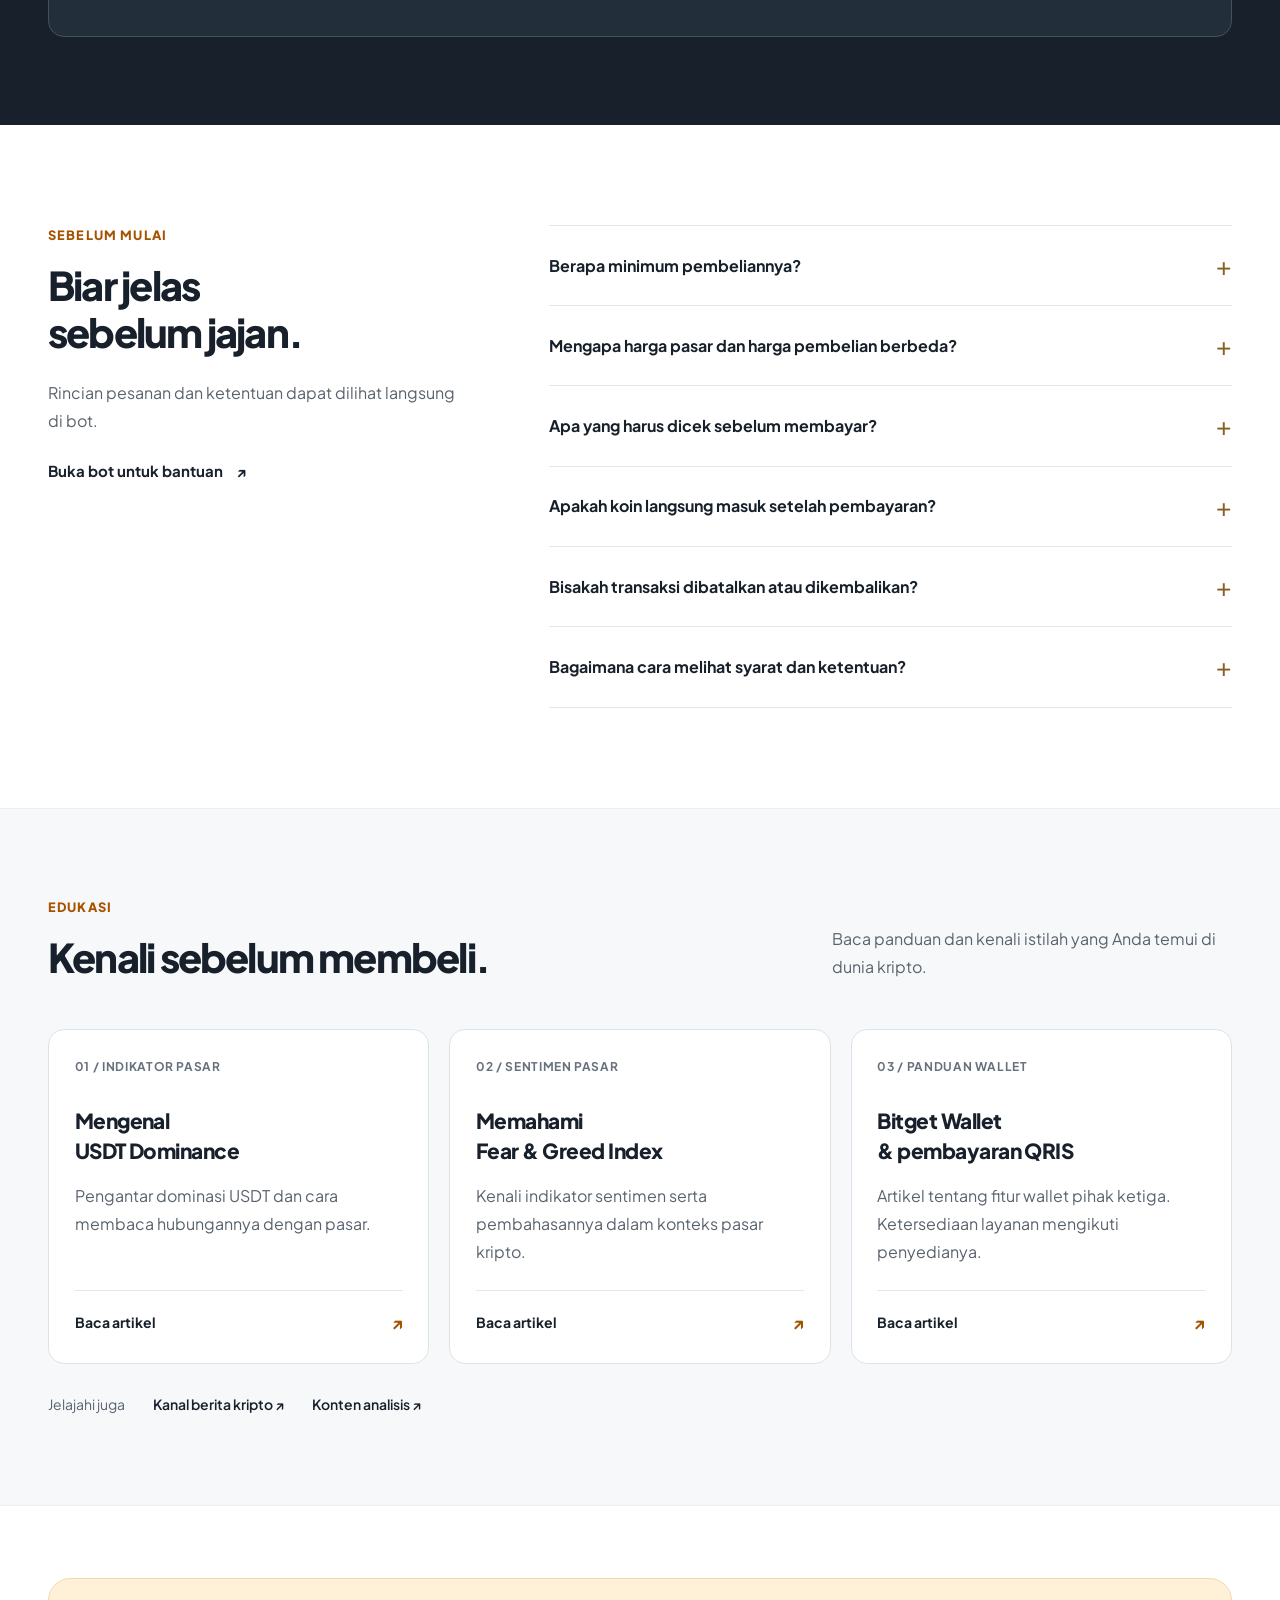
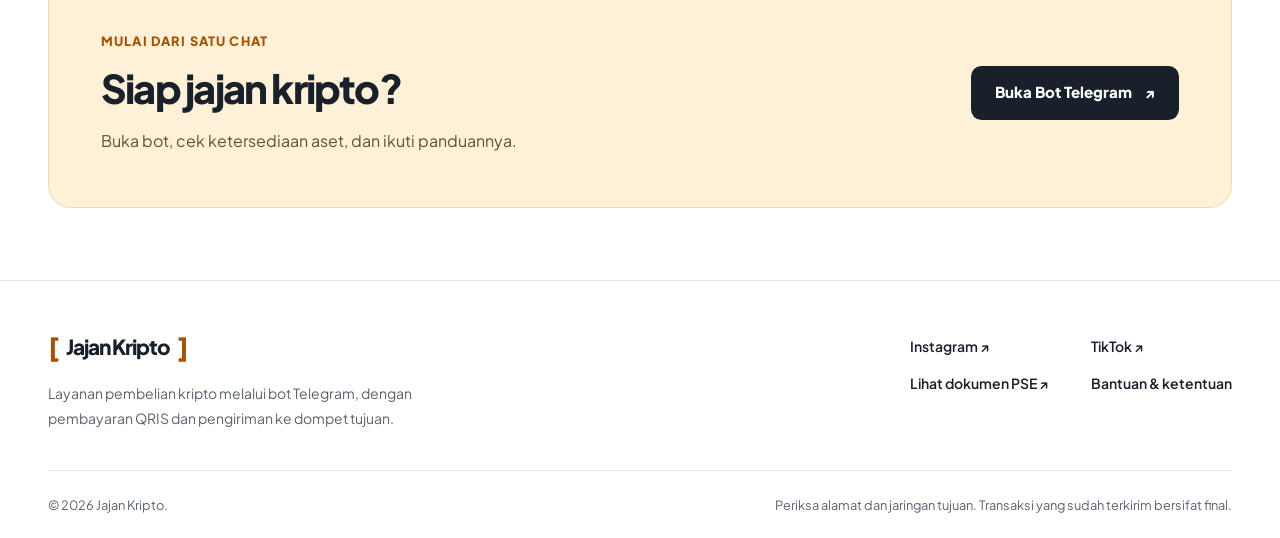
==== commit 172aa20d: "Updated September 11" ====
--- a/index.html
+++ b/index.html
@@ -3,530 +3,174 @@
 <head>
   <meta charset="UTF-8">
   <meta name="viewport" content="width=device-width, initial-scale=1.0">
-  <title>Jajan Kripto — Solusi Praktis Aset Digital</title>
-  <meta name="description" content="Platform retail online otomatis via Telegram Bot yang aman, cepat, dan terpercaya untuk aset digital Anda.">
-  
-  <link rel="icon" href="/favicon.ico" type="image/x-icon">
+  <meta name="theme-color" content="#ffffff">
+  <title>Jajan Kripto — Beli Kripto via QRIS di Telegram</title>
+  <meta name="description" content="Beli BTC, ETH, BNB, SOL, GRAM, dan USDT melalui bot Telegram Jajan Kripto. Pilih jaringan, lihat total pembayaran, bayar QRIS, dan kirim ke dompet tujuan.">
+  <link rel="canonical" href="https://jajankripto.com/">
+  <meta property="og:type" content="website">
+  <meta property="og:locale" content="id_ID">
+  <meta property="og:site_name" content="Jajan Kripto">
+  <meta property="og:title" content="Jajan Kripto — Beli Kripto via QRIS di Telegram">
+  <meta property="og:description" content="Pilih koin dan jaringan, bayar QRIS, kirim ke dompet pilihan Anda. Mulai dari bot Telegram Jajan Kripto.">
+  <meta property="og:url" content="https://jajankripto.com/">
+  <meta name="twitter:card" content="summary">
+  <meta name="twitter:title" content="Jajan Kripto — Beli Kripto via QRIS di Telegram">
+  <meta name="twitter:description" content="Pilih koin dan jaringan, bayar QRIS, kirim ke dompet pilihan Anda.">
+  <link rel="icon" href="favicon.ico" type="image/x-icon">
   <link rel="preconnect" href="https://fonts.googleapis.com">
   <link rel="preconnect" href="https://fonts.gstatic.com" crossorigin>
-  <link href="https://fonts.googleapis.com/css2?family=Plus+Jakarta+Sans:wght=300;400;600;700;800&display=swap" rel="stylesheet">
-
-  <style>
-    :root {
-      --primary: #FF9900;
-      --primary-light: #FFB347;
-      --primary-dark: #CC7A00;
-      --bg-light: #FFFFFF;
-      --bg-subtle: #F8FAFC;
-      --text-main: #1A1A1A;
-      --text-muted: #64748B;
-      --glass-border: rgba(0, 0, 0, 0.05);
-      --shadow-glow: rgba(255, 153, 0, 0.15);
-    }
-
-    * {
-      box-sizing: border-box;
-      margin: 0;
-      padding: 0;
-    }
-
-    html {
-      scroll-behavior: smooth;
-    }
-
-    body {
-      font-family: 'Plus Jakarta Sans', sans-serif;
-      background-color: var(--bg-light);
-      color: var(--text-main);
-      line-height: 1.6;
-      overflow-x: hidden;
-    }
-
-    /* --- BACKGROUND DECORATION --- */
-    .bg-dot-grid {
-      position: fixed;
-      top: 0; 
-      left: 0; 
-      width: 100%; 
-      height: 100%;
-      background-image: radial-gradient(var(--glass-border) 1px, transparent 1px);
-      background-size: 30px 30px;
-      z-index: -1;
-    }
-
-    /* --- HEADER --- */
-    .header {
-      position: fixed;
-      top: 20px; 
-      left: 0; 
-      width: 100%;
-      z-index: 1000;
-      display: flex;
-      justify-content: center;
-      padding: 0 20px;
-    }
-
-    .header-pill {
-      background: rgba(255, 255, 255, 0.8);
-      backdrop-filter: blur(12px);
-      border: 1px solid var(--glass-border);
-      padding: 10px 24px;
-      border-radius: 999px;
-      display: flex;
-      align-items: center;
-      justify-content: space-between;
-      width: 100%;
-      max-width: 1100px;
-      box-shadow: 0 4px 20px rgba(0,0,0,0.03);
-    }
-
-    .brand {
-      display: flex;
-      align-items: center;
-      gap: 8px;
-      text-decoration: none;
-      font-weight: 800;
-      font-size: 20px;
-      color: var(--text-main);
-    }
-
-    .brand span { 
-      color: var(--primary); 
-    }
-
-    .nav-links {
-      display: none;
-      gap: 24px;
-    }
-
-    @media (min-width: 768px) { 
-      .nav-links { 
-        display: flex; 
-      } 
-    }
-
-    .nav-link {
-      text-decoration: none;
-      color: var(--text-muted);
-      font-size: 14px;
-      font-weight: 600;
-      transition: color 0.3s;
-    }
-
-    .nav-link:hover { 
-      color: var(--primary); 
-    }
-
-    /* --- HERO SECTION --- */
-    .hero {
-      padding: 160px 20px 60px;
-      max-width: 1100px;
-      margin: 0 auto;
-      text-align: center;
-      position: relative;
-    }
-
-    .tag-pill {
-      display: inline-flex;
-      align-items: center;
-      background: #FFF5E6;
-      color: var(--primary-dark);
-      padding: 6px 16px;
-      border-radius: 999px;
-      font-size: 12px;
-      font-weight: 700;
-      margin-bottom: 24px;
-      border: 1px solid rgba(255, 153, 0, 0.2);
-    }
-
-    .hero h1 {
-      font-size: clamp(32px, 8vw, 64px);
-      font-weight: 800;
-      line-height: 1.1;
-      letter-spacing: -0.02em;
-      margin-bottom: 24px;
-    }
-
-    .text-gradient {
-      background: linear-gradient(135deg, var(--primary), #FF4D00);
-      -webkit-background-clip: text;
-      -webkit-text-fill-color: transparent;
-    }
-
-    .hero p {
-      color: var(--text-muted);
-      font-size: clamp(16px, 2vw, 20px);
-      max-width: 650px;
-      margin: 0 auto 40px;
-    }
-
-    .btn {
-      display: inline-flex;
-      align-items: center;
-      padding: 16px 32px;
-      border-radius: 12px;
-      font-weight: 700;
-      text-decoration: none;
-      transition: all 0.3s ease;
-      cursor: pointer;
-    }
-
-    .btn-primary {
-      background: var(--primary);
-      color: white;
-      box-shadow: 0 10px 25px var(--shadow-glow);
-    }
-
-    .btn-primary:hover {
-      transform: translateY(-2px);
-      background: var(--primary-dark);
-      box-shadow: 0 15px 30px var(--shadow-glow);
-    }
-
-    /* --- SECTION BASE --- */
-    .section-container {
-      max-width: 1100px;
-      margin: 60px auto 100px;
-      padding: 0 20px;
-    }
-
-    .section-title {
-      font-size: 32px;
-      font-weight: 800;
-      margin-bottom: 12px;
-    }
-
-    /* --- GRID & CARDS --- */
-    .grid {
-      display: grid;
-      grid-template-columns: repeat(auto-fit, minmax(300px, 1fr));
-      gap: 24px;
-    }
-
-    .card {
-      background: white;
-      border: 1px solid var(--glass-border);
-      padding: 32px;
-      border-radius: 24px;
-      transition: all 0.4s cubic-bezier(0.4, 0, 0.2, 1);
-      position: relative;
-      overflow: hidden;
-    }
-
-    .card:hover {
-      border-color: var(--primary-light);
-      transform: translateY(-8px);
-      box-shadow: 0 20px 40px rgba(0,0,0,0.04);
-    }
-
-    .card-top {
-      display: flex;
-      justify-content: space-between;
-      align-items: center;
-      margin-bottom: 24px;
-    }
-
-    .card-icon {
-      font-size: 24px;
-      background: var(--bg-subtle);
-      width: 50px; 
-      height: 50px;
-      display: flex; 
-      align-items: center; 
-      justify-content: center;
-      border-radius: 12px;
-    }
-
-    .card h3 {
-      font-size: 20px;
-      margin-bottom: 12px;
-    }
-
-    .card p {
-      color: var(--text-muted);
-      font-size: 15px;
-      margin-bottom: 24px;
-    }
-
-    .read-more {
-      text-decoration: none;
-      color: var(--primary);
-      font-weight: 700;
-      font-size: 14px;
-      display: flex;
-      align-items: center;
-      gap: 4px;
-    }
-
-    /* --- ABOUT CONTENT --- */
-    .about-box {
-      background: var(--bg-subtle);
-      border: 1px solid var(--glass-border);
-      border-radius: 24px;
-      padding: 40px;
-      text-align: center;
-      max-width: 900px;
-      margin: 0 auto;
-    }
-
-    .about-box p {
-      color: var(--text-muted);
-      font-size: 16px;
-      line-height: 1.8;
-    }
-
-    /* --- PSE & FOOTER --- */
-    .footer {
-      background: var(--bg-subtle);
-      padding: 80px 20px 40px;
-      border-top: 1px solid var(--glass-border);
-    }
-
-    .footer-inner {
-      max-width: 1100px;
-      margin: 0 auto;
-      display: flex;
-      flex-direction: column;
-      align-items: center;
-      text-align: center;
-    }
-
-    .pse-badge {
-      background: white;
-      padding: 20px;
-      border-radius: 20px;
-      border: 1px solid var(--glass-border);
-      display: flex;
-      align-items: center;
-      gap: 15px;
-      margin-bottom: 40px;
-      max-width: 300px;
-    }
-
-    .pse-badge img { 
-      width: 150px; 
-    }
-
-    .pse-badge span { 
-      font-size: 11px; 
-      font-weight: 800; 
-      text-align: left; 
-      line-height: 1.2; 
-    }
-
-    .social-links {
-      display: flex;
-      gap: 16px;
-      margin-bottom: 40px;
-    }
-
-    .social-btn {
-      width: 45px; 
-      height: 45px;
-      border-radius: 50%;
-      background: white;
-      display: flex; 
-      align-items: center; 
-      justify-content: center;
-      border: 1px solid var(--glass-border);
-      transition: all 0.3s;
-    }
-
-    .social-btn:hover {
-      border-color: var(--primary);
-      transform: scale(1.1);
-    }
-
-    .social-btn img { 
-      width: 30px; 
-    }
-
-    .copyright {
-      font-size: 13px;
-      color: var(--text-muted);
-    }
-
-    /* --- ANIMATIONS --- */
-    @keyframes fadeUp {
-      from { 
-        opacity: 0; 
-        transform: translateY(20px); 
-      }
-      to { 
-        opacity: 1; 
-        transform: translateY(0); 
-      }
-    }
-
-    .fade-up { 
-      animation: fadeUp 0.8s forwards; 
-    }
-    
-    .d1 { animation-delay: 0.1s; }
-    .d2 { animation-delay: 0.2s; }
-    .d3 { animation-delay: 0.3s; }
-  </style>
+  <link href="https://fonts.googleapis.com/css2?family=Plus+Jakarta+Sans:wght@400;500;600;700;800&display=swap" rel="stylesheet">
+  <link rel="stylesheet" href="assets/landing.css">
+  <script src="assets/landing.js" defer></script>
 </head>
 <body>
-
-  <div class="bg-dot-grid"></div>
-
-  <header class="header">
-    <div class="header-pill">
-      <a href="#" class="brand">
-        <span>[</span> Jajan Kripto <span>]</span>
-      </a>
-      <nav class="nav-links">
-        <a href="#about" class="nav-link">Tentang Kami</a>
-        <a href="#features" class="nav-link">Fitur Utama</a>
-        <a href="#blog" class="nav-link">Edukasi</a>
+  <a class="skip-link" href="#main">Langsung ke isi</a>
+  <header class="site-header">
+    <div class="container header-inner">
+      <a href="index.html" class="brand" aria-label="Jajan Kripto, beranda"><span class="brand-bracket" aria-hidden="true">[</span> Jajan Kripto <span class="brand-bracket" aria-hidden="true">]</span></a>
+      <button class="menu-toggle" type="button" aria-controls="main-nav" aria-expanded="false" hidden>Menu <span aria-hidden="true">☰</span></button>
+      <nav class="main-nav" id="main-nav" aria-label="Navigasi utama">
+        <a href="#cara-beli">Cara beli</a>
+        <a href="#aset">Aset &amp; jaringan</a>
+        <a href="#features">Fitur bot</a>
+        <a href="#blog">Edukasi</a>
       </nav>
-      <a href="https://t.me/JajanKriptoOfficial_bot?start=buy" class="btn btn-primary" style="padding: 8px 20px; font-size: 14px; border-radius: 999px;">
-        Coba Bot
-      </a>
+      <a class="button button-small header-cta" href="https://t.me/JajanKriptoOfficial_bot" target="_blank" rel="noopener noreferrer">Buka bot <span aria-hidden="true">↗</span></a>
     </div>
   </header>
 
-  <main>
-    <section class="hero">
-      <span class="tag-pill fade-up d1">🚀 Terdaftar di PSE KOMDIGI</span>
-      <h1 class="fade-up d2">Beli Aset Digital,<br> <span class="text-gradient">Segampang Jajan!</span></h1>
-      <p class="fade-up d3">Platform retail online otomatis via Telegram Bot yang aman, cepat, dan terpercaya. Fokus pada investasi Anda, kami urus transaksinya.</p>
-      <div class="fade-up d3" style="animation-delay: 0.4s;">
-        <a href="https://t.me/JajanKriptoOfficial_bot?start=buy" class="btn btn-primary">
-          Mulai Jajan Sekarang &nbsp; →
-        </a>
+  <main id="main">
+    <section class="hero container" aria-labelledby="hero-title">
+      <div class="hero-copy">
+        <p class="eyebrow"><span class="eyebrow-line" aria-hidden="true"></span> DARI TELEGRAM KE DOMPET ANDA</p>
+        <h1 id="hero-title">Beli kripto.<br>Bayar QRIS.<br><span>Segampang jajan.</span></h1>
+        <p class="hero-description">Pilih koin dan jaringan, tentukan nominal, lalu bayar lewat QRIS. Jajan Kripto memproses pengiriman ke alamat dompet pilihan Anda.</p>
+        <div class="hero-actions">
+          <a class="button" href="https://t.me/JajanKriptoOfficial_bot" target="_blank" rel="noopener noreferrer">
+            <svg class="icon" viewBox="0 0 24 24" fill="none" stroke="currentColor" stroke-width="1.7" aria-hidden="true"><path d="m21 3-7 18-4-7-7-4 18-7Z" stroke-linejoin="round"/><path d="m10 14 5-5" stroke-linecap="round"/></svg>
+            Buka Bot Telegram
+          </a>
+          <a class="text-link" href="#cara-beli">Lihat cara beli <span aria-hidden="true">↓</span></a>
+        </div>
+        <p class="hero-help">Di Telegram, tekan <strong>Start</strong>, lalu pilih <strong>Beli Kripto</strong>.</p>
+        <div class="hero-facts" aria-label="Ringkasan layanan">
+          <div><strong>6 aset</strong><span>Pilihan kripto</span></div>
+          <div><strong>QRIS</strong><span>Pembayaran rupiah</span></div>
+          <div><strong>Dompet Anda</strong><span>Tujuan pengiriman</span></div>
+        </div>
+      </div>
+      <div class="bot-stage" aria-label="Pratinjau interaktif menu bot">
+        <div class="stage-top"><span>KENALAN DENGAN BOTNYA</span><span class="stage-tag">Pratinjau</span></div>
+        <div class="bot-window">
+          <div class="bot-header">
+            <span class="bot-avatar" aria-hidden="true">[J]</span>
+            <div><strong>Jajan Kripto</strong><span>@JajanKriptoOfficial_bot</span></div>
+            <svg class="icon bot-header-icon" viewBox="0 0 24 24" fill="none" stroke="currentColor" stroke-width="1.6" aria-hidden="true"><path d="m21 3-7 18-4-7-7-4 18-7Z" stroke-linejoin="round"/><path d="m10 14 5-5"/></svg>
+          </div>
+          <div class="bot-conversation">
+            <p class="demo-label">Ilustrasi menu · tanpa transaksi</p>
+            <div class="bot-message" id="bot-preview" aria-live="polite" aria-atomic="true">
+              <p class="message-sender">Jajan Kripto</p>
+              <h2>Beli kripto</h2>
+              <p class="message-step">Langkah 1 dari 4 · Pilih koin</p>
+              <p>Pilih aset, lalu tentukan jaringan dan nominal pembelian.</p>
+              <div class="coin-keyboard" aria-label="Contoh pilihan koin">
+                <span>Bitcoin · BTC</span><span>Ethereum · ETH</span><span>BNB</span><span>Solana · SOL</span><span>Gram · GRAM</span><span>Tether · USDT</span>
+              </div>
+              <p class="message-note">Pembayaran melalui QRIS. Total final ditampilkan sebelum Anda membayar.</p>
+            </div>
+          </div>
+          <div class="bot-menu" role="group" aria-label="Coba pratinjau menu bot" hidden>
+            <button type="button" data-preview="buy" aria-pressed="true"><span aria-hidden="true">🛒</span> Beli Kripto</button>
+            <button type="button" data-preview="prices" aria-pressed="false"><span aria-hidden="true">📊</span> Cek Harga</button>
+            <button type="button" data-preview="terms" aria-pressed="false"><span aria-hidden="true">📄</span> Ketentuan</button>
+          </div>
+        </div>
+        <p class="stage-caption">Satu chat untuk beli, cek harga, dan lihat ketentuan.</p>
       </div>
     </section>
 
-    <section id="about" class="section-container">
-      <div style="text-align: center; margin-bottom: 32px;">
-        <h2 class="section-title">Tentang Jajan Kripto</h2>
-        <p style="color: var(--text-muted);">Mengenal lebih dekat ekosistem transaksi kripto instan kami.</p>
-      </div>
-      <div class="about-box">
-        <p>
-          <strong>Jajan Kripto</strong> adalah platform utilitas retail digital yang menjembatani kenyamanan transaksi lokal dengan pasar aset kripto global. Melalui integrasi Telegram Bot otomatis, kami berkomitmen untuk menghapus hambatan teknis konvensional yang sering kali membingungkan para investor ritel.
-        </p>
+    <section class="how-section" id="cara-beli" aria-labelledby="how-title">
+      <div class="container">
+        <div class="section-heading">
+          <div><p class="eyebrow">CARA BELI</p><h2 id="how-title">Dari pilih koin<br>hingga kirim ke dompet.</h2></div>
+          <p>Bot memandu setiap langkah. Siapkan Telegram, alamat dompet, dan aplikasi pembayaran yang mendukung QRIS.</p>
+        </div>
+        <ol class="steps">
+          <li><span class="step-number" aria-hidden="true">01</span><h3>Pilih koin &amp; jaringan</h3><p>Buka bot, pilih <strong>Beli Kripto</strong>, lalu tentukan aset dan jaringan yang sesuai dengan dompet tujuan.</p><span class="step-label">BTC, ETH, BNB, SOL, GRAM, USDT</span></li>
+          <li><span class="step-number" aria-hidden="true">02</span><h3>Tentukan nominal</h3><p>Masukkan nominal rupiah atau jumlah kripto yang ingin diterima. Minimum dan biaya jaringan ditampilkan di bot.</p><span class="step-label">Input rupiah atau kripto</span></li>
+          <li><span class="step-number" aria-hidden="true">03</span><h3>Isi alamat dompet</h3><p>Periksa alamat dan jaringan. Isi memo atau tag jika diperlukan oleh layanan tujuan.</p><span class="step-label">Cek kembali data tujuan</span></li>
+          <li><span class="step-number" aria-hidden="true">04</span><h3>Periksa &amp; bayar QRIS</h3><p>Cek jumlah bersih, tujuan, dan total final. Bayar sebelum QR kedaluwarsa, lalu pantau pembaruan pengiriman di bot.</p><span class="step-label">Total final sebelum pembayaran</span></li>
+        </ol>
       </div>
     </section>
 
-    <section id="features" class="section-container">
-      <div style="text-align: center; margin-bottom: 40px;">
-        <h2 class="section-title">Fitur Utama</h2>
-        <p style="color: var(--text-muted);">Mengapa bertransaksi di Jajan Kripto jauh lebih praktis?</p>
+    <section class="assets-section container" id="aset" aria-labelledby="assets-title">
+      <div class="assets-intro"><p class="eyebrow">ASET &amp; JARINGAN</p><h2 id="assets-title">Koin pilihan.<br>Jaringan yang sesuai.</h2><p>Gunakan jaringan yang sama dengan alamat penerima. Pilihan jaringan berbeda untuk setiap aset.</p><a class="text-link" href="https://t.me/JajanKriptoOfficial_bot" target="_blank" rel="noopener noreferrer">Lihat ketersediaan di bot <span aria-hidden="true">↗</span></a><p class="small-note">Stok, minimum, biaya, dan ketersediaan jaringan diperiksa kembali saat pembelian.</p></div>
+      <div class="asset-table-wrap">
+        <table class="asset-table">
+          <caption class="sr-only">Aset dan pilihan jaringan pada bot Jajan Kripto</caption>
+          <thead><tr><th scope="col">Aset</th><th scope="col">Pilihan jaringan di bot</th></tr></thead>
+          <tbody>
+            <tr data-coin="BTC"><th scope="row"><span class="asset-name"><span class="coin-symbol btc" aria-hidden="true">BTC</span><span><strong>Bitcoin</strong><small>BTC</small></span></span></th><td><div class="network-tags"><span>BTC</span><span>BSC</span></div></td></tr>
+            <tr data-coin="ETH"><th scope="row"><span class="asset-name"><span class="coin-symbol eth" aria-hidden="true">ETH</span><span><strong>Ethereum</strong><small>ETH</small></span></span></th><td><div class="network-tags"><span>ETH</span><span>BSC</span><span>BASE</span></div></td></tr>
+            <tr data-coin="BNB"><th scope="row"><span class="asset-name"><span class="coin-symbol bnb" aria-hidden="true">BNB</span><span><strong>BNB</strong><small>BNB</small></span></span></th><td><div class="network-tags"><span>BSC</span><span>OPBNB</span></div></td></tr>
+            <tr data-coin="SOL"><th scope="row"><span class="asset-name"><span class="coin-symbol sol" aria-hidden="true">SOL</span><span><strong>Solana</strong><small>SOL</small></span></span></th><td><div class="network-tags"><span>SOL</span><span>BSC</span></div></td></tr>
+            <tr data-coin="GRAM"><th scope="row"><span class="asset-name"><span class="coin-symbol gram" aria-hidden="true">GRAM</span><span><strong>Gram</strong><small>GRAM</small></span></span></th><td><div class="network-tags"><span>TON</span></div></td></tr>
+            <tr data-coin="USDT"><th scope="row"><span class="asset-name"><span class="coin-symbol usdt" aria-hidden="true">USDT</span><span><strong>Tether</strong><small>USDT</small></span></span></th><td><div class="network-tags"><span>TRX</span><span>BSC</span><span>ETH</span><span>SOL</span></div></td></tr>
+          </tbody>
+        </table>
+        <p class="table-note">Untuk GRAM di jaringan TON, memo bersifat opsional. Gunakan memo jika layanan penerima memberikan atau mewajibkannya.</p>
       </div>
-      <div class="grid">
-        <div class="card" style="border-top: 4px solid var(--primary);">
-          <div class="card-top">
-            <div class="card-icon" style="background: #FFF5E6; color: var(--primary-dark);">👤</div>
-            <span class="tag-pill">Privacy</span>
-          </div>
-          <h3>Zero KYC System</h3>
-          <p>Mulai akumulasi aset kripto Anda secara instan tanpa hambatan administratif. Tidak ada keharusan mengunggah foto KTP maupun melakukan verifikasi wajah yang memakan waktu lama.</p>
+    </section>
+
+    <section class="features-section" id="features" aria-labelledby="features-title">
+      <div class="container">
+        <div class="section-heading"><div><p class="eyebrow">FITUR BOT</p><h2 id="features-title">Lebih jelas<br>di setiap transaksi.</h2></div><p>Dari referensi harga hingga status pengiriman, informasi yang Anda perlukan tersedia di percakapan yang sama.</p></div>
+        <div class="feature-grid">
+          <article><span class="feature-kicker">01 / NOMINAL</span><h3>Rupiah atau jumlah kripto</h3><p>Tentukan nominal yang ingin dibelanjakan atau jumlah koin yang ingin diterima. Bot menghitung estimasinya sesuai jaringan pilihan.</p></article>
+          <article><span class="feature-kicker">02 / PEMBAYARAN</span><h3>Rincian sebelum bayar</h3><p>Ringkasan QRIS menampilkan jumlah bersih, alamat tujuan, dan total pembayaran. Rate layanan dihitung ulang dan dikunci saat QRIS dibuat.</p></article>
+          <article><span class="feature-kicker">03 / PENGIRIMAN</span><h3>Status &amp; bukti pengiriman</h3><p>Setelah pembayaran terkonfirmasi, bot memproses pengiriman dan memberikan pembaruan, bukti pengiriman, serta tautan explorer. Konfirmasi jaringan tetap membutuhkan waktu.</p></article>
         </div>
-        
-        <div class="card" style="border-top: 4px solid var(--primary);">
-          <div class="card-top">
-            <div class="card-icon" style="background: #FFF5E6; color: var(--primary-dark);">📸</div>
-            <span class="tag-pill">Payment</span>
-          </div>
-          <h3>Metode QRIS Instan</h3>
-          <p>Mendukung gerbang pembayaran digital nasional paling populer. Cukup pindai kode QRIS yang dikeluarkan otomatis oleh Bot menggunakan e-wallet pilihan Anda (GoPay, OVO, Dana, LinkAja) atau aplikasi Mobile Banking.</p>
-        </div>
-        
-        <div class="card" style="border-top: 4px solid var(--primary);">
-          <div class="card-top">
-            <div class="card-icon" style="background: #FFF5E6; color: var(--primary-dark);">🤖</div>
-            <span class="tag-pill">Automation</span>
-          </div>
-          <h3>Otomatisasi Penuh 24/7</h3>
-          <p>Setiap transaksi pembelian dan penarikan diproses secara real-time.</p>
+        <div class="price-feature">
+          <div><span class="feature-kicker">CEK HARGA &amp; UPDATE HARIAN</span><h3>Ikuti harga, langsung dari chat.</h3><p>Gunakan <code>/harga</code> untuk melihat referensi harga rupiah dan perubahan 24 jam pada aset yang tersedia. Untuk USDT, bot menampilkan kurs rupiah.</p><p class="price-note">Jadwal dan ketersediaan update harian mengikuti pengaturan bot. Harga pasar merupakan referensi; total transaksi mengikuti ringkasan QRIS.</p></div>
+          <dl class="command-list"><div><dt><code>/harga</code></dt><dd>Cek harga saat diminta</dd></div><div><dt><code>/harga_on</code></dt><dd>Aktifkan langganan harian</dd></div><div><dt><code>/harga_off</code></dt><dd>Hentikan langganan harian</dd></div></dl>
         </div>
       </div>
     </section>
 
-    <section id="blog" class="section-container">
-      <div style="margin-bottom: 40px;">
-        <h2 class="section-title">Edukasi & Analisis</h2>
-      </div>
-      
-      <div class="grid">
-        <div class="card">
-          <div class="card-top">
-            <div class="card-icon">💡</div>
-            <span class="tag-pill">Insight</span>
-          </div>
-          <h3>USDT Dominance</h3>
-          <p>Memahami sinyal rahasia Bitcoin melalui pergerakan dominasi USDT di market kripto.</p>
-          <a href="usdt-dominance.html" class="read-more">Baca Selengkapnya <span>→</span></a>
-        </div>
-
-        <div class="card">
-          <div class="card-top">
-            <div class="card-icon">💡</div>
-            <span class="tag-pill">Insight</span>
-          </div>
-          <h3>Fear & Greed Index</h3>
-          <p>Rahasia mempelajari emosi investor melalui indikator pasar global.</p>
-          <a href="fear-and-greed.html" class="read-more">Baca Selengkapnya <span>→</span></a>
-        </div>
-
-        <div class="card">
-          <div class="card-top">
-            <div class="card-icon">💡</div>
-            <span class="tag-pill">Insight</span>
-          </div>
-          <h3>Bayar QRIS pakai Kripto di Indonesia</h3>
-          <p>Bitget Wallet kini sudah bisa digunakan untuk membayar QRIS di merchant Indonesia menggunakan saldo kripto seperti USDT dan USDC.</p>
-          <a href="bitget-wallet-bayar-qris.html" class="read-more">Baca Selengkapnya <span>→</span></a>
-        </div>
-
-        <div class="card">
-          <div class="card-top">
-            <div class="card-icon">🔗</div>
-            <span class="tag-pill">Learn More</span>
-          </div>
-          <h3>Berita Kripto</h3>
-          <p>Update terkini dari Cointelegraph, Coinbase Blog, dan sentimen pasar global secara real-time.</p>
-          <a href="https://t.me/cryptonewsindonesia1" class="read-more">Baca Selengkapnya <span>→</span></a>
-        </div>
-
-        <div class="card">
-          <div class="card-top">
-            <div class="card-icon">🔗</div>
-            <span class="tag-pill">Learn More</span>
-          </div>
-          <h3>Analisis Terkini</h3>
-          <p>Dapatkan prediksi insight pergerakan harga aset digital langsung dari creator.</p>
-          <a href="https://www.tiktok.com/@justradeit" class="read-more">Baca Selengkapnya <span>→</span></a>
-        </div>
+    <section class="faq-section container" id="faq" aria-labelledby="faq-title">
+      <div class="faq-intro"><p class="eyebrow">SEBELUM MULAI</p><h2 id="faq-title">Biar jelas<br>sebelum jajan.</h2><p>Rincian pesanan dan ketentuan dapat dilihat langsung di bot.</p><a class="text-link" href="https://t.me/JajanKriptoOfficial_bot" target="_blank" rel="noopener noreferrer">Buka bot untuk bantuan <span aria-hidden="true">↗</span></a></div>
+      <div class="faq-list">
+        <details><summary>Berapa minimum pembeliannya?</summary><div class="faq-answer"><p>Minimum berbeda menurut aset, jaringan, biaya pengiriman, dan harga saat itu. Setelah jaringan dipilih, bot menampilkan minimum pembelian rupiah serta minimum kripto yang diterima. Gunakan angka yang ditampilkan di bot.</p></div></details>
+        <details><summary>Mengapa harga pasar dan harga pembelian berbeda?</summary><div class="faq-answer"><p>Menu <strong>Cek Harga</strong> menampilkan referensi pasar. Rate layanan memperhitungkan nominal transaksi, kondisi pasar, likuiditas, dan biaya jaringan. Estimasi diperbarui sebelum QRIS dibuat; periksa total final pada ringkasan pesanan.</p></div></details>
+        <details><summary>Apa yang harus dicek sebelum membayar?</summary><div class="faq-answer"><p>Pastikan aset, jaringan, alamat dompet, memo atau tag bila diperlukan, jumlah bersih, dan total pembayaran sudah benar. Bayar QRIS sesuai nominal dan sebelum batas waktu yang tercantum di bot.</p></div></details>
+        <details><summary>Apakah koin langsung masuk setelah pembayaran?</summary><div class="faq-answer"><p>Pengiriman diproses setelah pembayaran terkonfirmasi. Waktunya bergantung pada ketersediaan jaringan dan pemrosesan penyedia layanan. Pantau pembaruan di bot serta tautan explorer pada bukti pengiriman. Jika ada kendala, hubungi kontak bantuan yang tercantum di menu awal bot dengan menyertakan Order ID.</p></div></details>
+        <details><summary>Bisakah transaksi dibatalkan atau dikembalikan?</summary><div class="faq-answer"><p>Saat masih mengisi data, gunakan tombol <strong>Batal</strong> atau <code>/cancel</code> untuk keluar dari alur input. Perintah ini bukan pembatalan atau pengembalian pembayaran untuk pesanan yang sudah dibuat. Sesuai ketentuan bot, tidak ada pengembalian dana setelah koin terkirim. Hubungi bantuan di bot untuk kendala pesanan.</p></div></details>
+        <details><summary>Bagaimana cara melihat syarat dan ketentuan?</summary><div class="faq-answer"><p>Tekan <strong>Ketentuan</strong> di menu utama atau kirim <code>/terms</code>. Bot menjelaskan tanggung jawab atas data tujuan, sifat final transaksi blockchain, keamanan dompet, dan harga transaksi.</p></div></details>
       </div>
     </section>
+
+    <section class="education-section" id="blog" aria-labelledby="education-title">
+      <div class="container">
+        <div class="section-heading"><div><p class="eyebrow">EDUKASI</p><h2 id="education-title">Kenali sebelum membeli.</h2></div><p>Baca panduan dan kenali istilah yang Anda temui di dunia kripto.</p></div>
+        <div class="education-grid">
+          <a class="education-card" href="usdt-dominance.html"><span class="article-category">01 / INDIKATOR PASAR</span><h3>Mengenal<br>USDT Dominance</h3><p>Pengantar dominasi USDT dan cara membaca hubungannya dengan pasar.</p><span class="article-link">Baca artikel <span aria-hidden="true">↗</span></span></a>
+          <a class="education-card" href="fear-and-greed.html"><span class="article-category">02 / SENTIMEN PASAR</span><h3>Memahami<br>Fear &amp; Greed Index</h3><p>Kenali indikator sentimen serta pembahasannya dalam konteks pasar kripto.</p><span class="article-link">Baca artikel <span aria-hidden="true">↗</span></span></a>
+          <a class="education-card" href="bitget-wallet-bayar-qris.html"><span class="article-category">03 / PANDUAN WALLET</span><h3>Bitget Wallet<br>&amp; pembayaran QRIS</h3><p>Artikel tentang fitur wallet pihak ketiga. Ketersediaan layanan mengikuti penyedianya.</p><span class="article-link">Baca artikel <span aria-hidden="true">↗</span></span></a>
+        </div>
+        <div class="community-links"><span>Jelajahi juga</span><a href="https://t.me/cryptonewsindonesia1" target="_blank" rel="noopener noreferrer">Kanal berita kripto <span aria-hidden="true">↗</span></a><a href="https://www.tiktok.com/@justradeit" target="_blank" rel="noopener noreferrer">Konten analisis <span aria-hidden="true">↗</span></a></div>
+      </div>
+    </section>
+
+    <section class="closing container" aria-labelledby="closing-title"><div><p class="eyebrow">MULAI DARI SATU CHAT</p><h2 id="closing-title">Siap jajan kripto?</h2><p>Buka bot, cek ketersediaan aset, dan ikuti panduannya.</p></div><a class="button button-dark" href="https://t.me/JajanKriptoOfficial_bot" target="_blank" rel="noopener noreferrer">Buka Bot Telegram <span aria-hidden="true">↗</span></a></section>
   </main>
 
-  <footer class="footer">
-    <div class="footer-inner">
-      <div class="pse-badge">
-        <img src="sertifikat-pse.png" alt="PSE">
-        <span>TERDAFTAR RESMI DI<br>KOMDIGI INDONESIA</span>
-      </div>
-
-      <div class="social-links">
-        <a href="https://www.instagram.com/jajankripto" class="social-btn">
-          <img src="https://cdn-icons-png.flaticon.com/512/2111/2111463.png" alt="IG">
-        </a>
-        <a href="https://tiktok.com/@jajankripto" class="social-btn">
-          <img src="https://cdn-icons-png.flaticon.com/512/3046/3046123.png" alt="TT">
-        </a>
-      </div>
-
-      <p class="copyright">
-        &copy; 2026 Jajan Kripto. Terdaftar Resmi di OSS (NIB).<br>
-        Seluruh transaksi diproses secara otomatis & aman.
-      </p>
+  <footer class="site-footer" id="about">
+    <div class="container">
+      <div class="footer-top"><div class="footer-about"><a href="index.html" class="brand"><span class="brand-bracket" aria-hidden="true">[</span> Jajan Kripto <span class="brand-bracket" aria-hidden="true">]</span></a><p>Layanan pembelian kripto melalui bot Telegram, dengan pembayaran QRIS dan pengiriman ke dompet tujuan.</p></div><div class="footer-links"><a href="https://www.instagram.com/jajankripto" target="_blank" rel="noopener noreferrer">Instagram <span aria-hidden="true">↗</span></a><a href="https://tiktok.com/@jajankripto" target="_blank" rel="noopener noreferrer">TikTok <span aria-hidden="true">↗</span></a><a href="sertifikat-pse.png" target="_blank" rel="noopener noreferrer">Lihat dokumen PSE <span aria-hidden="true">↗</span></a><a href="#faq">Bantuan &amp; ketentuan</a></div></div>
+      <div class="footer-bottom"><p>© 2026 Jajan Kripto.</p><p>Periksa alamat dan jaringan tujuan. Transaksi yang sudah terkirim bersifat final.</p></div>
     </div>
   </footer>
-
 </body>
 </html>
--- a/assets/landing.css
+++ b/assets/landing.css
@@ -0,0 +1,282 @@
+:root {
+  color-scheme: light;
+  --orange: #ff9900;
+  --orange-strong: #a65300;
+  --ink: #18212b;
+  --muted: #59636e;
+  --line: #e3e7ea;
+  --subtle: #f6f8f9;
+  --white: #fff;
+}
+* { box-sizing: border-box; }
+html { scroll-behavior: smooth; scroll-padding-top: 7rem; }
+body { margin: 0; color: var(--ink); background: var(--white); font-family: 'Plus Jakarta Sans', Arial, sans-serif; font-size: 1rem; line-height: 1.75; overflow-wrap: break-word; -webkit-font-smoothing: antialiased; }
+h1, h2, h3, p, ol, ul, dl, dd { margin: 0; }
+h1, h2, h3 { line-height: 1.2; font-weight: 800; }
+h2 { font-size: clamp(1.9rem, 3.1vw, 2.65rem); letter-spacing: -.045em; }
+h3 { font-size: 1.14rem; letter-spacing: -.025em; line-height: 1.4; }
+a { color: inherit; text-decoration: none; }
+button { font: inherit; cursor: pointer; }
+button, a { -webkit-tap-highlight-color: transparent; }
+button:disabled { cursor: default; }
+img, svg { display: block; max-width: 100%; }
+button:focus-visible, a:focus-visible, summary:focus-visible { outline: 3px solid #176eb5; outline-offset: 5px; }
+::selection { background: #ffe0ad; color: var(--ink); }
+[hidden] { display: none !important; }
+.container { width: min(1184px, calc(100% - 80px)); margin-inline: auto; }
+.sr-only { position: absolute; width: 1px; height: 1px; padding: 0; margin: -1px; overflow: hidden; clip-path: inset(50%); white-space: nowrap; border: 0; }
+.skip-link { position: fixed; z-index: 100; left: 1rem; top: -6rem; padding: .75rem 1rem; border-radius: .5rem; background: var(--ink); color: white; }
+.skip-link:focus { top: 1rem; }
+.site-header { position: sticky; top: 0; z-index: 20; background: rgba(255,255,255,.96); border-bottom: 1px solid var(--line); }
+.header-inner { min-height: 88px; display: flex; align-items: center; justify-content: space-between; gap: 1.75rem; position: relative; }
+.brand { display: inline-flex; gap: .42rem; align-items: center; font-weight: 800; font-size: 1.3rem; white-space: nowrap; letter-spacing: -.05em; }
+.brand-bracket { font-size: 1.65rem; color: var(--orange-strong); line-height: 1; }
+.main-nav { display: flex; align-items: center; gap: 1.7rem; }
+.main-nav a { font-size: .875rem; font-weight: 600; color: var(--muted); padding-block: .5rem; }
+.main-nav a:hover, .footer-links a:hover { color: var(--orange-strong); }
+.menu-toggle { display: none; align-items: center; justify-content: center; gap: .5rem; background: transparent; color: var(--ink); border: 1px solid var(--line); border-radius: .6rem; padding: .45rem .7rem; min-height: 44px; font-size: .875rem; font-weight: 700; }
+.button { min-height: 54px; display: inline-flex; justify-content: center; align-items: center; gap: .75rem; padding: .95rem 1.5rem; border-radius: .65rem; background: var(--orange); color: #251a08; font-size: .94rem; font-weight: 800; line-height: 1.5; text-align: center; transition: background .18s, transform .18s; }
+.button:hover { background: #ffb13d; transform: translateY(-2px); }
+.button-small { min-height: 44px; padding: .7rem 1.1rem; font-size: .875rem; }
+.button-small span { font-size: 1.1rem; }
+.icon { width: 22px; height: 22px; flex: 0 0 22px; }
+.text-link { display: inline-flex; align-items: center; gap: .8rem; font-size: .94rem; line-height: 1.6; font-weight: 700; }
+.text-link:hover { color: var(--orange-strong); text-decoration: underline; text-underline-offset: 5px; }
+.eyebrow { display: flex; align-items: center; gap: .7rem; margin-bottom: 1.25rem; color: var(--orange-strong); font-size: .8rem; font-weight: 800; letter-spacing: .09em; line-height: 1.65; }
+.eyebrow-line { width: 1.5rem; height: 2px; background: var(--orange); flex: 0 0 1.5rem; }
+.hero { padding-block: 76px 84px; display: grid; grid-template-columns: 1.13fr 1fr; gap: clamp(2rem, 4.4vw, 4.4rem); align-items: center; }
+.hero > *, .section-heading > *, .assets-section > *, .faq-section > * { min-width: 0; }
+.hero h1 { font-size: clamp(2.75rem, 4.45vw, 3.9rem); letter-spacing: -.065em; line-height: 1.14; }
+.hero h1 > span { color: #bd6100; }
+.hero-description { color: var(--muted); font-size: 1.05rem; max-width: 32rem; margin-top: 1.5rem; line-height: 1.85; }
+.hero-actions { display: flex; flex-wrap: wrap; align-items: center; gap: 1rem 1.5rem; margin-top: 1.9rem; }
+.hero-help { font-size: .875rem; color: var(--muted); margin-top: 1rem; }
+.hero-help strong { font-weight: 600; }
+.hero-facts { display: grid; grid-template-columns: .85fr 1fr 1.2fr; gap: 1.25rem; margin-top: 2.3rem; padding-top: 1.4rem; border-top: 1px solid var(--line); }
+.hero-facts div + div { border-left: 1px solid var(--line); padding-left: 1.25rem; }
+.hero-facts strong { display: block; font-size: 1.1rem; font-weight: 800; line-height: 1.6; }
+.hero-facts span { display: block; color: var(--muted); font-size: .8rem; margin-top: .2rem; }
+.bot-stage { background: var(--ink); border-radius: 1.7rem; padding: 1.5rem; position: relative; box-shadow: 0 20px 60px -35px #25334480; }
+.stage-top { display: flex; align-items: center; justify-content: space-between; gap: 1rem; margin-bottom: 1.25rem; color: #d2d9df; font-size: .75rem; font-weight: 700; letter-spacing: .065em; }
+.stage-tag { background: #33404c; border: 1px solid #52606e; border-radius: 2rem; padding: .25rem .65rem; color: #f5f7fa; font-weight: 500; letter-spacing: 0; }
+.bot-window { border-radius: 1rem; overflow: hidden; background: #f2f5f7; }
+.bot-header { display: flex; align-items: center; gap: .75rem; background: white; padding: 1.05rem; border-bottom: 1px solid var(--line); }
+.bot-avatar { display: flex; flex: 0 0 44px; align-items: center; justify-content: center; width: 44px; height: 44px; border-radius: 50%; background: var(--orange); color: #382207; font-size: 1.1rem; font-weight: 800; letter-spacing: -.1em; }
+.bot-header > div { min-width: 0; }
+.bot-header strong { display: block; font-size: .95rem; font-weight: 800; line-height: 1.6; }
+.bot-header div > span { display: block; color: var(--muted); font-size: .8rem; overflow-wrap: anywhere; }
+.bot-header-icon { color: #546d81; margin-left: auto; }
+.bot-conversation { padding: 1rem; }
+.demo-label { text-align: center; color: #53636f; font-size: .75rem; margin-bottom: 1rem; }
+.bot-message { background: white; border: 1px solid #dfe5e9; border-radius: .25rem 1rem 1rem; padding: 1.1rem; min-height: 343px; font-size: .875rem; line-height: 1.7; }
+.bot-message .message-sender { color: var(--orange-strong); font-size: .8rem; font-weight: 800; margin-bottom: .3rem; }
+.bot-message h2 { font-size: 1.125rem; letter-spacing: -.02em; margin-bottom: .2rem; }
+.bot-message .message-step { color: var(--muted); font-size: .8rem; margin-bottom: .75rem; }
+.coin-keyboard { display: grid; grid-template-columns: repeat(2, minmax(0, 1fr)); gap: .45rem; margin-block: .85rem; }
+.coin-keyboard span { display: flex; align-items: center; justify-content: center; min-height: 36px; padding: .4rem .25rem; border: 1px solid #e4e8ec; border-radius: .4rem; background: #f5f7f9; color: #354654; font-size: .875rem; font-weight: 600; text-align: center; line-height: 1.55; }
+.bot-message .message-note { padding-top: .75rem; border-top: 1px solid var(--line); font-size: .8rem; color: #57616b; }
+.bot-menu { display: grid; grid-template-columns: repeat(3, minmax(0, 1fr)); gap: .45rem; padding: .8rem; border-top: 1px solid #dce2e7; background: #fff; }
+.bot-menu button { display: flex; align-items: center; justify-content: center; gap: .3rem; padding: .65rem .3rem; border: 1px solid #d7e0e6; background: #f6f8fa; border-radius: .4rem; color: #314758; font-size: .875rem; font-weight: 700; line-height: 1.5; min-height: 44px; }
+.bot-menu button[aria-pressed='true'] { background: #fff0d7; color: #7f4400; border-color: #de9b32; }
+.bot-menu button:hover { border-color: #b06a00; }
+.bot-menu button:focus-visible { outline-offset: 1px; }
+.stage-caption { text-align: center; color: #cbd3db; font-size: .8rem; margin: 1rem .5rem 0; }
+.demo-info { display: flex; flex-direction: column; gap: .4rem; padding: .8rem; background: var(--subtle); border-radius: .5rem; margin-block: .8rem; }
+.demo-info strong { font-size: .875rem; }
+.demo-info span { font-size: .8rem; }
+.demo-terms { padding-left: 1.1rem; margin-block: .8rem; }
+.demo-terms li { margin-bottom: .6rem; }
+.how-section, .education-section { background: var(--subtle); padding-block: 88px; border-block: 1px solid #edf0f2; }
+.section-heading { display: flex; align-items: flex-end; justify-content: space-between; gap: 2rem; margin-bottom: 3rem; }
+.section-heading > p { max-width: 25rem; color: var(--muted); }
+.section-heading .eyebrow, .assets-intro .eyebrow, .faq-intro .eyebrow { margin-bottom: 1rem; }
+.steps { list-style: none; display: grid; grid-template-columns: repeat(4, minmax(0, 1fr)); gap: 1.8rem; padding: 0; }
+.steps li { border-top: 2px solid #dce2e7; padding-top: 1.1rem; }
+.step-number { display: inline-block; font-size: 1rem; color: var(--orange-strong); font-weight: 800; margin-bottom: 1.8rem; letter-spacing: .06em; }
+.steps h3 { margin-bottom: .7rem; }
+.steps p { color: var(--muted); line-height: 1.8; }
+.steps p strong { font-weight: 600; }
+.step-label { display: block; font-size: .8rem; font-weight: 600; color: #56606b; margin-top: 1.25rem; }
+.assets-section { display: grid; grid-template-columns: .85fr 1.3fr; gap: 5rem; padding-block: 100px; align-items: start; }
+.assets-intro > p:not(.eyebrow) { margin-top: 1.4rem; color: var(--muted); }
+.assets-intro .text-link { margin-top: 1.5rem; }
+.assets-intro .small-note { border-left: 2px solid var(--orange); padding-left: 1rem; font-size: .875rem; }
+.asset-table { width: 100%; border-collapse: collapse; text-align: left; }
+.asset-table thead th { padding: .8rem 0 1rem; font-size: .8rem; color: var(--muted); font-weight: 600; border-bottom: 1px solid #cfd6dc; }
+.asset-table th:first-child { width: 44%; padding-right: 1.25rem; }
+.asset-table tbody th, .asset-table td { padding-block: 1rem; border-bottom: 1px solid var(--line); }
+.asset-name { display: flex; align-items: center; gap: .85rem; }
+.asset-name > span:last-child { min-width: 0; overflow-wrap: anywhere; }
+.asset-name strong { display: block; font-size: .94rem; font-weight: 700; }
+.asset-name small { display: block; font-size: .8rem; color: var(--muted); font-weight: 500; }
+.coin-symbol { display: inline-flex; width: 47px; height: 47px; align-items: center; justify-content: center; border-radius: .75rem; font-size: .875rem; font-weight: 800; flex: 0 0 47px; letter-spacing: -.07em; }
+.btc { background: #fff0d7; color: #965000; }
+.eth { background: #edf0fb; color: #485bb0; }
+.bnb { background: #fff5cf; color: #826000; }
+.sol { background: #efeafb; color: #654895; }
+.gram { background: #e7f2fb; color: #20689a; }
+.usdt { background: #e4f3ed; color: #247252; }
+.network-tags { display: flex; align-items: center; gap: .4rem; flex-wrap: wrap; }
+.network-tags span { display: inline-block; padding: .2rem .55rem; background: #f5f7f8; border: 1px solid #e2e6e9; border-radius: .35rem; color: #43525f; font-size: .875rem; font-weight: 600; line-height: 1.5; }
+.table-note { color: var(--muted); font-size: .875rem; margin-top: 1.2rem; }
+.features-section { padding-block: 88px; background: var(--ink); color: #fff; }
+.features-section .eyebrow { color: #ffb747; }
+.features-section .section-heading > p { color: #c2cad2; }
+.feature-grid { display: grid; grid-template-columns: repeat(3, minmax(0, 1fr)); gap: 2.5rem; }
+.feature-grid article { border-top: 1px solid #48525d; padding-top: 1.5rem; }
+.feature-kicker { display: block; color: #ffb747; font-size: .8rem; font-weight: 700; letter-spacing: .045em; margin-bottom: 1.2rem; }
+.feature-grid h3 { margin-bottom: .85rem; font-size: 1.2rem; }
+.feature-grid p { color: #c2cad2; }
+.price-feature { margin-top: 3rem; background: #222f3b; border: 1px solid #43515e; border-radius: 1rem; padding: 2rem; display: grid; grid-template-columns: 1.3fr 1fr; gap: 3rem; align-items: center; }
+.price-feature h3 { font-size: 1.4rem; margin-bottom: .85rem; }
+.price-feature p { color: #cbd3db; }
+.price-feature .price-note { font-size: .875rem; color: #bac5d0; margin-top: .85rem; }
+code { font-family: 'SFMono-Regular', Consolas, 'Liberation Mono', monospace; font-size: .95em; }
+.command-list { min-width: 0; }
+.command-list > div { display: grid; grid-template-columns: 7.8rem 1fr; gap: .75rem; padding-block: 1rem; border-bottom: 1px solid #485560; }
+.command-list > div:first-child { padding-top: 0; }
+.command-list > div:last-child { border-bottom: 0; padding-bottom: 0; }
+.command-list dt { font-size: .94rem; color: #fff; }
+.command-list dd { color: #cbd3db; font-size: .875rem; }
+.faq-section { display: grid; grid-template-columns: .8fr 1.3fr; gap: 5rem; padding-block: 100px; }
+.faq-intro > p:not(.eyebrow) { color: var(--muted); margin-top: 1.4rem; }
+.faq-intro .text-link { margin-top: 1.5rem; }
+.faq-list details { border-bottom: 1px solid var(--line); }
+.faq-list details:first-child { border-top: 1px solid var(--line); }
+.faq-list summary { display: flex; align-items: center; justify-content: space-between; gap: 1.25rem; list-style: none; padding-block: 1.2rem; cursor: pointer; font-weight: 700; line-height: 1.6; }
+.faq-list summary::-webkit-details-marker { display: none; }
+.faq-list summary::after { content: '+'; color: #896021; font-size: 1.6rem; font-weight: 400; flex: 0 0 1rem; text-align: center; }
+.faq-list details[open] summary::after { content: '−'; }
+.faq-list summary:hover { color: var(--orange-strong); }
+.faq-answer { padding: 0 2rem 1.4rem 0; color: var(--muted); }
+.education-grid { display: grid; grid-template-columns: repeat(3, minmax(0, 1fr)); gap: 1.25rem; }
+.education-card { background: white; border: 1px solid #dce3e8; border-radius: 1rem; padding: 1.6rem; display: flex; flex-direction: column; transition: border-color .18s, transform .18s; }
+.education-card:hover { border-color: #c9892b; transform: translateY(-3px); }
+.article-category { font-size: .75rem; font-weight: 700; letter-spacing: .055em; color: #67717c; margin-bottom: 1.8rem; }
+.education-card h3 { font-size: 1.3rem; margin-bottom: 1rem; line-height: 1.45; }
+.education-card p { color: var(--muted); margin-bottom: 1.5rem; }
+.article-link { display: flex; align-items: center; justify-content: space-between; border-top: 1px solid var(--line); padding-top: 1rem; margin-top: auto; font-size: .875rem; font-weight: 700; }
+.article-link > span { color: var(--orange-strong); font-size: 1.1rem; }
+.community-links { display: flex; flex-wrap: wrap; gap: .7rem 1.75rem; align-items: center; margin-top: 1.75rem; font-size: .875rem; }
+.community-links > span { color: var(--muted); }
+.community-links a { font-weight: 600; }
+.community-links a:hover { text-decoration: underline; text-underline-offset: 4px; }
+.closing { background: #fff0d8; border: 1px solid #f3d8ae; border-radius: 1.4rem; padding: 3.25rem; margin-block: 72px; display: flex; justify-content: space-between; align-items: center; gap: 2rem; }
+.closing .eyebrow { margin-bottom: .8rem; }
+.closing p:not(.eyebrow) { color: #634f34; margin-top: .9rem; }
+.button-dark { background: var(--ink); color: white; flex-shrink: 0; }
+.button-dark:hover { background: #354553; }
+.site-footer { border-top: 1px solid var(--line); padding-top: 3rem; }
+.footer-top { display: flex; align-items: flex-start; justify-content: space-between; gap: 3rem; padding-bottom: 2.5rem; }
+.footer-about { max-width: 27rem; }
+.footer-about > p { color: var(--muted); margin-top: 1rem; font-size: .875rem; }
+.footer-links { display: grid; grid-template-columns: 1fr 1fr; gap: .8rem 2.5rem; padding-top: .3rem; font-size: .875rem; font-weight: 600; }
+.footer-bottom { border-top: 1px solid var(--line); display: flex; justify-content: space-between; gap: 1.5rem; padding-block: 1.4rem; color: var(--muted); font-size: .8rem; }
+
+@media (min-width: 1440px) {
+  .hero { gap: 4.4rem; }
+}
+@media (max-width: 1120px) {
+  .container { width: calc(100% - 64px); }
+  .main-nav { gap: 1.1rem; }
+  .hero { gap: 2rem; }
+  .hero h1 { font-size: clamp(2.5rem, 4.4vw, 3.3rem); }
+  .bot-stage { padding: 1.1rem; }
+  .bot-menu button { flex-direction: column; gap: .1rem; }
+  .assets-section, .faq-section { gap: 3rem; }
+  .steps { gap: 1.4rem; }
+  .price-feature { gap: 2rem; }
+  .command-list > div { grid-template-columns: 7.3rem 1fr; }
+}
+@media (max-width: 960px) {
+  .header-inner { min-height: 78px; gap: 1rem; flex-wrap: wrap; padding-block: 1rem; }
+  .menu-toggle { display: inline-flex; margin-left: auto; }
+  .main-nav { flex-basis: 100%; order: 4; flex-wrap: wrap; justify-content: center; gap: .5rem 1.5rem; }
+  .main-nav.is-enhanced { display: none; }
+  .main-nav.is-open { display: flex; }
+  .hero { grid-template-columns: 1fr; max-width: 720px; padding-block: 56px 64px; gap: 3rem; }
+  .hero h1 { font-size: clamp(2.8rem, 6.6vw, 3.85rem); }
+  .hero-description { max-width: 35rem; }
+  .hero-facts { max-width: 34rem; }
+  .bot-stage { width: 100%; max-width: 520px; padding: 1.6rem; justify-self: center; }
+  .bot-menu button { flex-direction: row; gap: .3rem; }
+  .steps { grid-template-columns: repeat(2, minmax(0, 1fr)); gap: 2.5rem 2rem; }
+  .section-heading { align-items: flex-start; }
+  .section-heading > p { max-width: 20rem; }
+  .assets-section { grid-template-columns: 1fr; gap: 2rem; }
+  .assets-intro { max-width: 40rem; }
+  .feature-grid { gap: 1.5rem; }
+  .price-feature { grid-template-columns: 1fr; }
+  .faq-section { grid-template-columns: 1fr; gap: 2.5rem; }
+  .faq-intro { max-width: 32rem; }
+  .education-card { padding: 1.2rem; }
+  .closing { padding: 2.5rem; }
+  .closing h2 { font-size: 2rem; }
+}
+@media (max-width: 700px) {
+  .container { width: calc(100% - 40px); }
+  .section-heading { flex-direction: column; gap: 1.25rem; margin-bottom: 2rem; }
+  .section-heading > p { max-width: 100%; }
+  .how-section, .features-section, .education-section { padding-block: 60px; }
+  .assets-section, .faq-section { padding-block: 64px; }
+  .feature-grid, .education-grid { grid-template-columns: 1fr; gap: 1.5rem; }
+  .feature-grid article { padding-top: 1.25rem; }
+  .feature-kicker { margin-bottom: .9rem; }
+  .price-feature { padding: 1.5rem; }
+  .education-card { padding: 1.5rem; }
+  .article-category { margin-bottom: 1rem; }
+  .closing { flex-direction: column; align-items: flex-start; padding: 2rem; margin-block: 48px; }
+  .footer-top { flex-direction: column; gap: 2rem; }
+  .footer-bottom { flex-direction: column; gap: .6rem; }
+}
+@media (max-width: 480px) {
+  .header-inner { gap: .6rem; }
+  .brand { font-size: 1.08rem; gap: .25rem; }
+  .brand-bracket { font-size: 1.4rem; }
+  .button-small { padding: .6rem .7rem; }
+  .header-cta > span { display: none; }
+  .menu-toggle { font-size: .875rem; padding: .45rem .6rem; }
+  .menu-toggle > span { display: none; }
+  .main-nav { justify-content: flex-start; }
+  .hero { padding-top: 40px; }
+  .hero h1 { font-size: clamp(2.3rem, 9vw, 2.9rem); letter-spacing: -.065em; }
+  .eyebrow { font-size: .75rem; letter-spacing: .055em; }
+  .hero-actions { align-items: flex-start; gap: 1.3rem; }
+  .hero-actions .button { width: 100%; }
+  .hero-actions .text-link { margin-inline: auto; }
+  .hero-facts { gap: .6rem; grid-template-columns: minmax(0, .8fr) minmax(0, 1fr) minmax(0, 1.15fr); }
+  .hero-facts > div { min-width: 0; overflow-wrap: anywhere; }
+  .hero-facts div + div { padding-left: .65rem; }
+  .hero-facts strong { font-size: .94rem; }
+  .hero-facts span { font-size: .75rem; }
+  .bot-stage { padding: .85rem; border-radius: 1.2rem; }
+  .stage-top { gap: .4rem; font-size: .75rem; margin-bottom: .9rem; letter-spacing: 0; }
+  .stage-tag { padding: .2rem .5rem; }
+  .bot-header { padding: .85rem .75rem; gap: .55rem; }
+  .bot-header-icon { display: none; }
+  .bot-conversation { padding: .7rem; }
+  .bot-message { padding: .85rem; }
+  .coin-keyboard { gap: .35rem; }
+  .bot-menu { gap: .3rem; padding: .65rem; }
+  .bot-menu button { flex-direction: column; }
+  .steps { grid-template-columns: 1fr; gap: 2rem; }
+  .step-number { margin-bottom: .65rem; }
+  .step-label { margin-top: .75rem; }
+  .asset-table { table-layout: fixed; }
+  .asset-table th:first-child { width: 45%; padding-right: .6rem; }
+  .asset-name { gap: .6rem; }
+  .coin-symbol { width: 36px; height: 40px; flex-basis: 36px; font-size: .75rem; border-radius: .5rem; }
+  .asset-name strong { font-size: .875rem; }
+  .network-tags { gap: .35rem; }
+  .network-tags span { padding: .2rem .4rem; }
+  .price-feature { padding: 1.2rem; }
+  .command-list > div { grid-template-columns: 1fr; gap: .3rem; }
+  .closing { padding: 1.5rem; }
+  .closing .button { width: 100%; }
+  .footer-links { gap: .8rem 1.25rem; }
+}
+@media (prefers-reduced-motion: reduce) {
+  html { scroll-behavior: auto; }
+  *, *::before, *::after { transition: none !important; animation: none !important; }
+  .button:hover, .education-card:hover { transform: none; }
+}
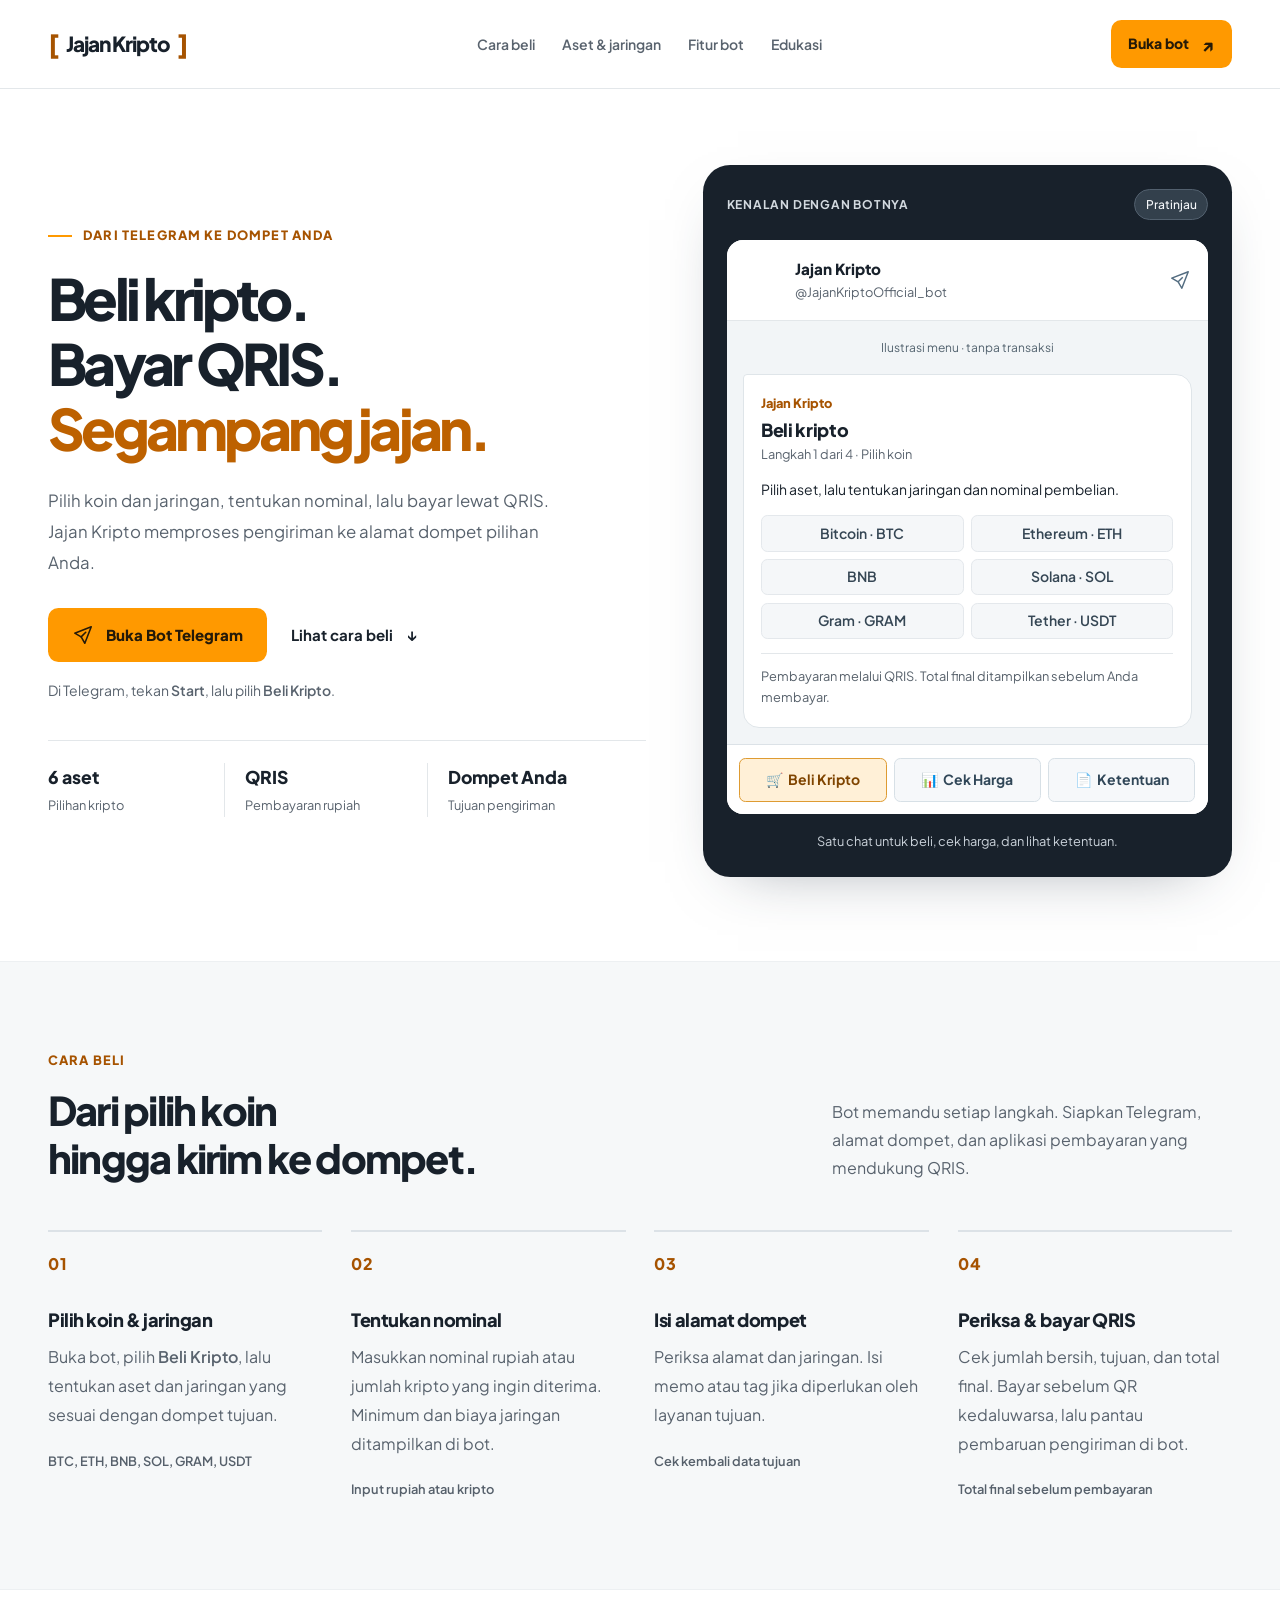
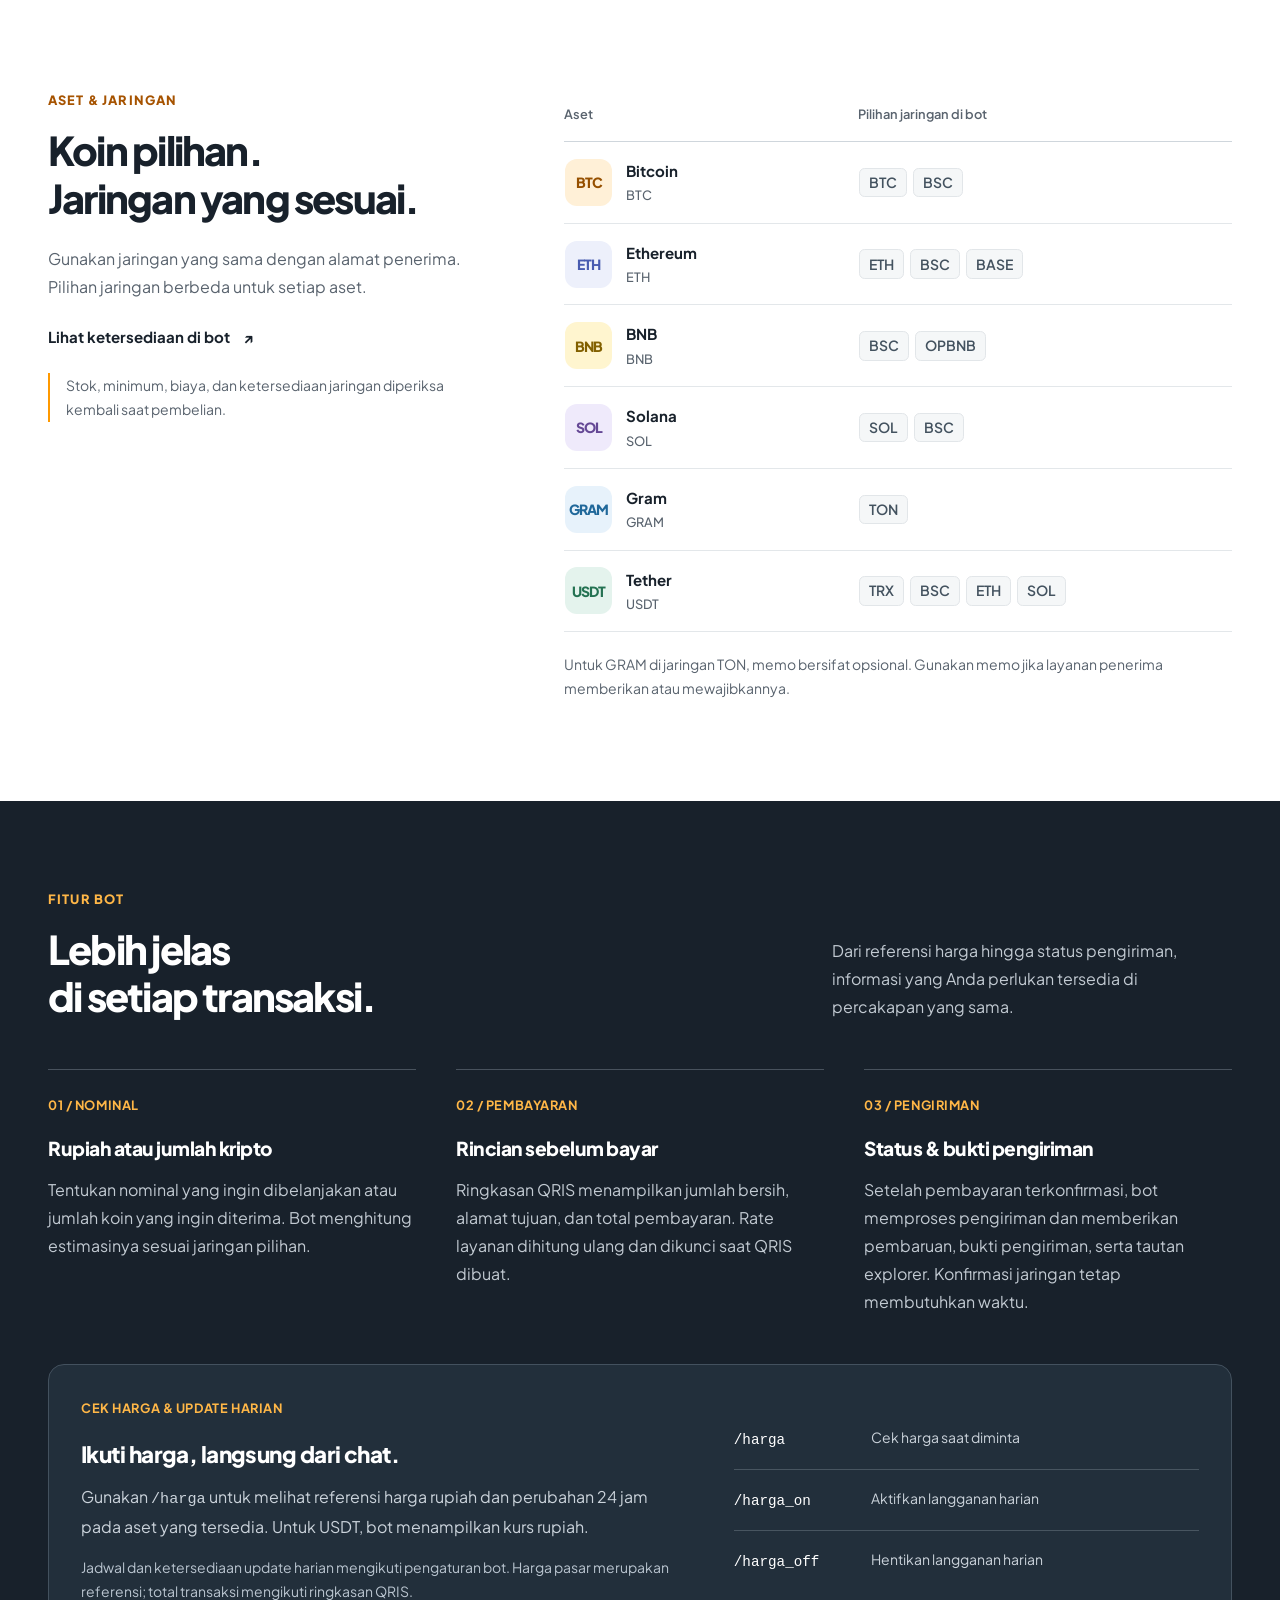
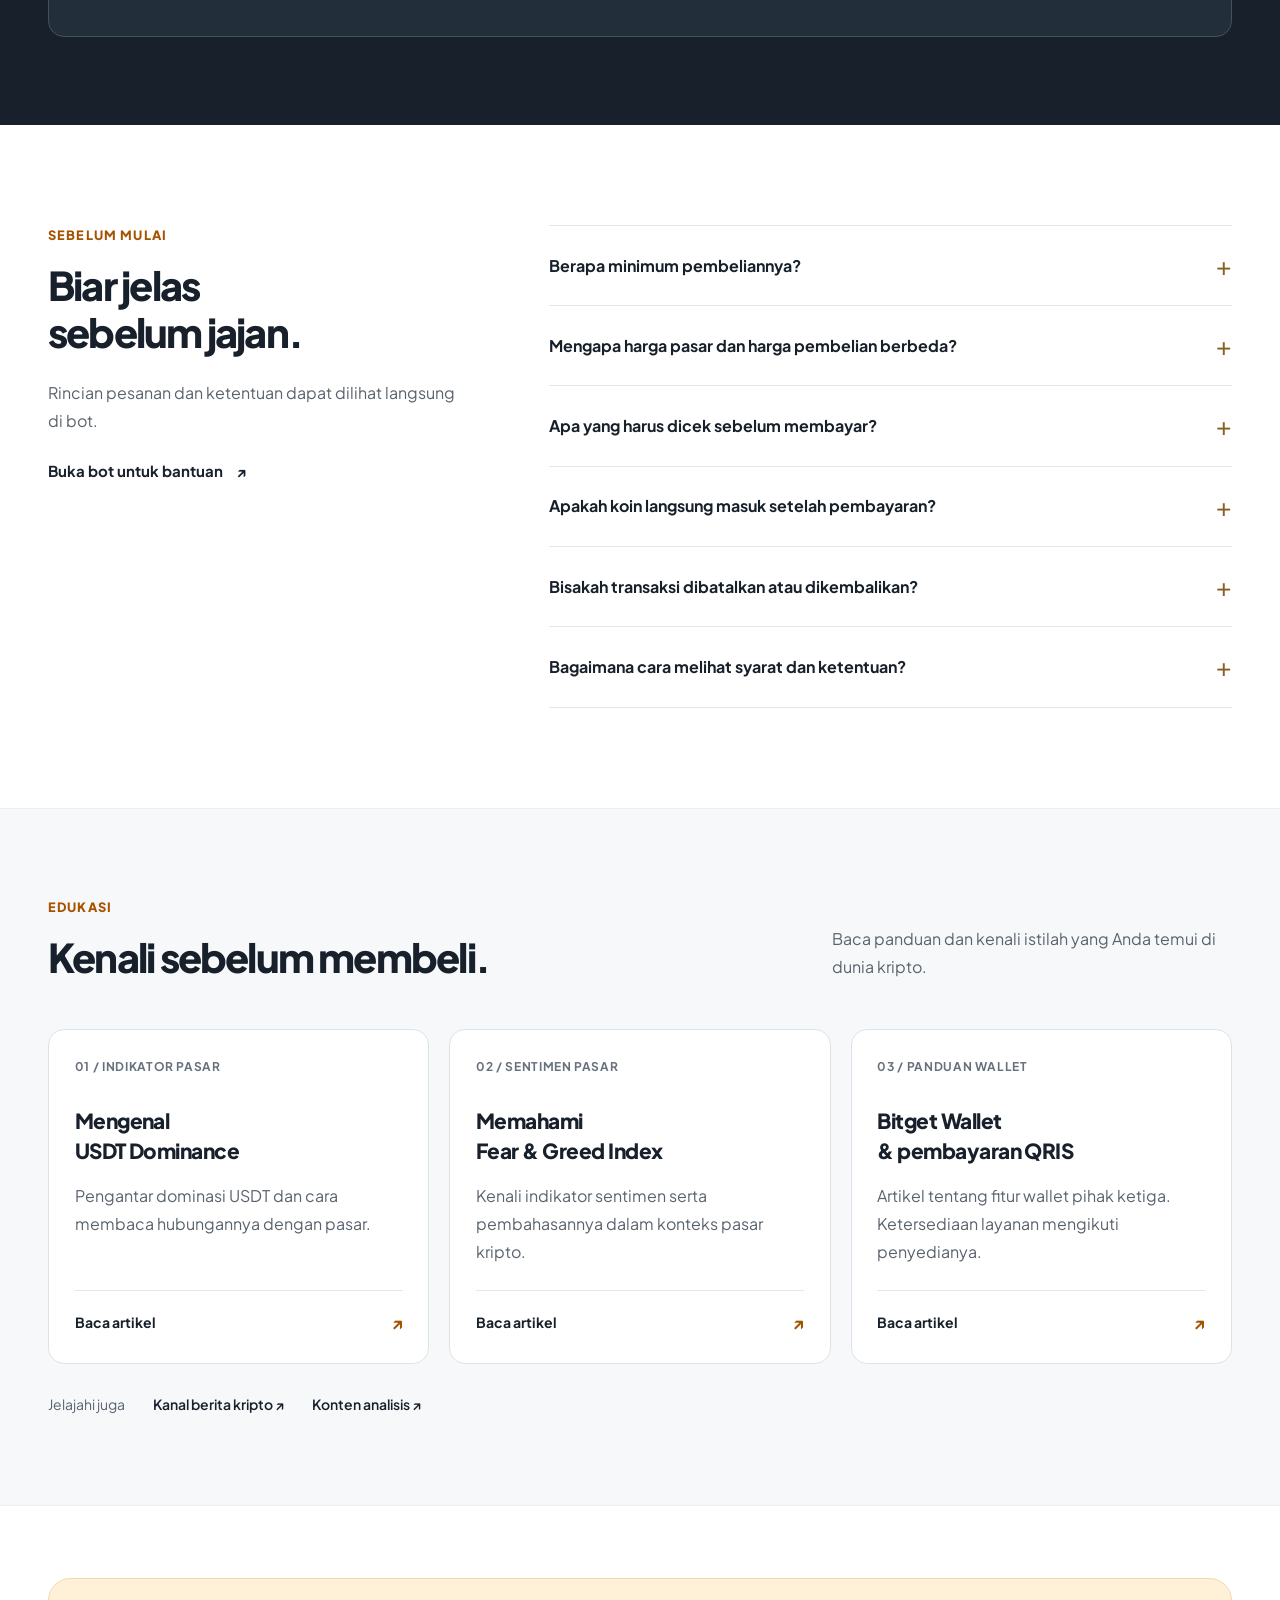
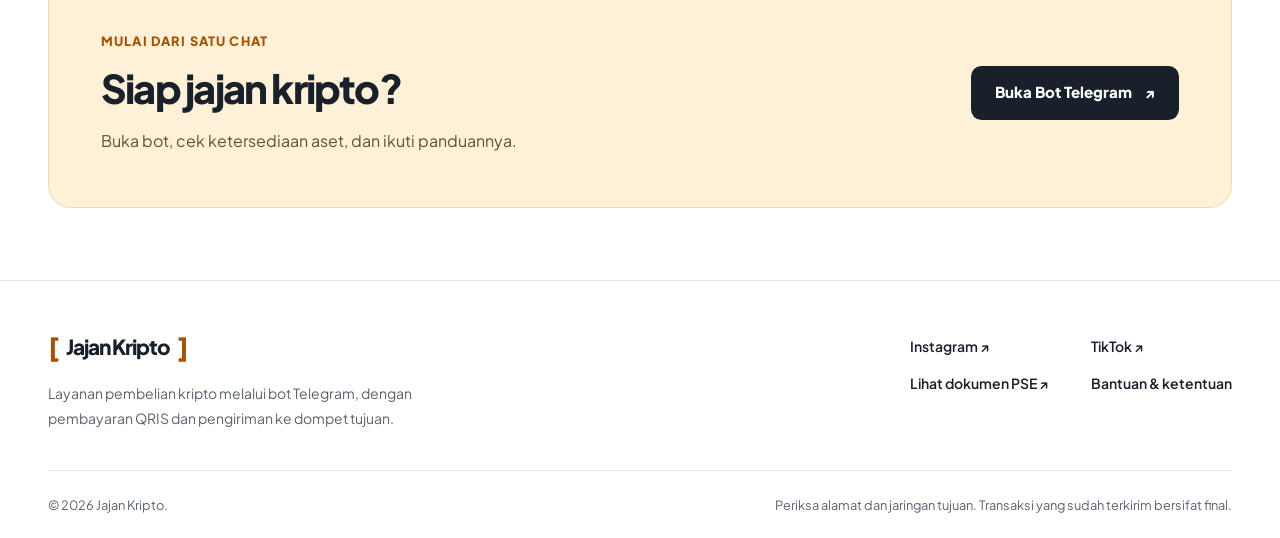
==== commit c5bfcf2f: "Remove bot avatar from bot header" ====
--- a/index.html
+++ b/index.html
@@ -63,7 +63,7 @@
         <div class="stage-top"><span>KENALAN DENGAN BOTNYA</span><span class="stage-tag">Pratinjau</span></div>
         <div class="bot-window">
           <div class="bot-header">
-            <span class="bot-avatar" aria-hidden="true">[J]</span>
+            <span class="bot-avatar" aria-hidden="true"></span>
             <div><strong>Jajan Kripto</strong><span>@JajanKriptoOfficial_bot</span></div>
             <svg class="icon bot-header-icon" viewBox="0 0 24 24" fill="none" stroke="currentColor" stroke-width="1.6" aria-hidden="true"><path d="m21 3-7 18-4-7-7-4 18-7Z" stroke-linejoin="round"/><path d="m10 14 5-5"/></svg>
           </div>
--- a/assets/landing.css
+++ b/assets/landing.css
@@ -61,8 +61,15 @@
 .stage-tag { background: #33404c; border: 1px solid #52606e; border-radius: 2rem; padding: .25rem .65rem; color: #f5f7fa; font-weight: 500; letter-spacing: 0; }
 .bot-window { border-radius: 1rem; overflow: hidden; background: #f2f5f7; }
 .bot-header { display: flex; align-items: center; gap: .75rem; background: white; padding: 1.05rem; border-bottom: 1px solid var(--line); }
-.bot-avatar { display: flex; flex: 0 0 44px; align-items: center; justify-content: center; width: 44px; height: 44px; border-radius: 50%; background: var(--orange); color: #382207; font-size: 1.1rem; font-weight: 800; letter-spacing: -.1em; }
-.bot-header > div { min-width: 0; }
+.bot-avatar {
+  display: inline-block;
+  width: 40px;  /* sesuaikan ukuran */
+  height: 40px;
+  background-image: url('favicon.ico');
+  background-size: contain;
+  background-repeat: no-repeat;
+  border-radius: 50%;  /* membuat bundar */
+}.bot-header > div { min-width: 0; }
 .bot-header strong { display: block; font-size: .95rem; font-weight: 800; line-height: 1.6; }
 .bot-header div > span { display: block; color: var(--muted); font-size: .8rem; overflow-wrap: anywhere; }
 .bot-header-icon { color: #546d81; margin-left: auto; }
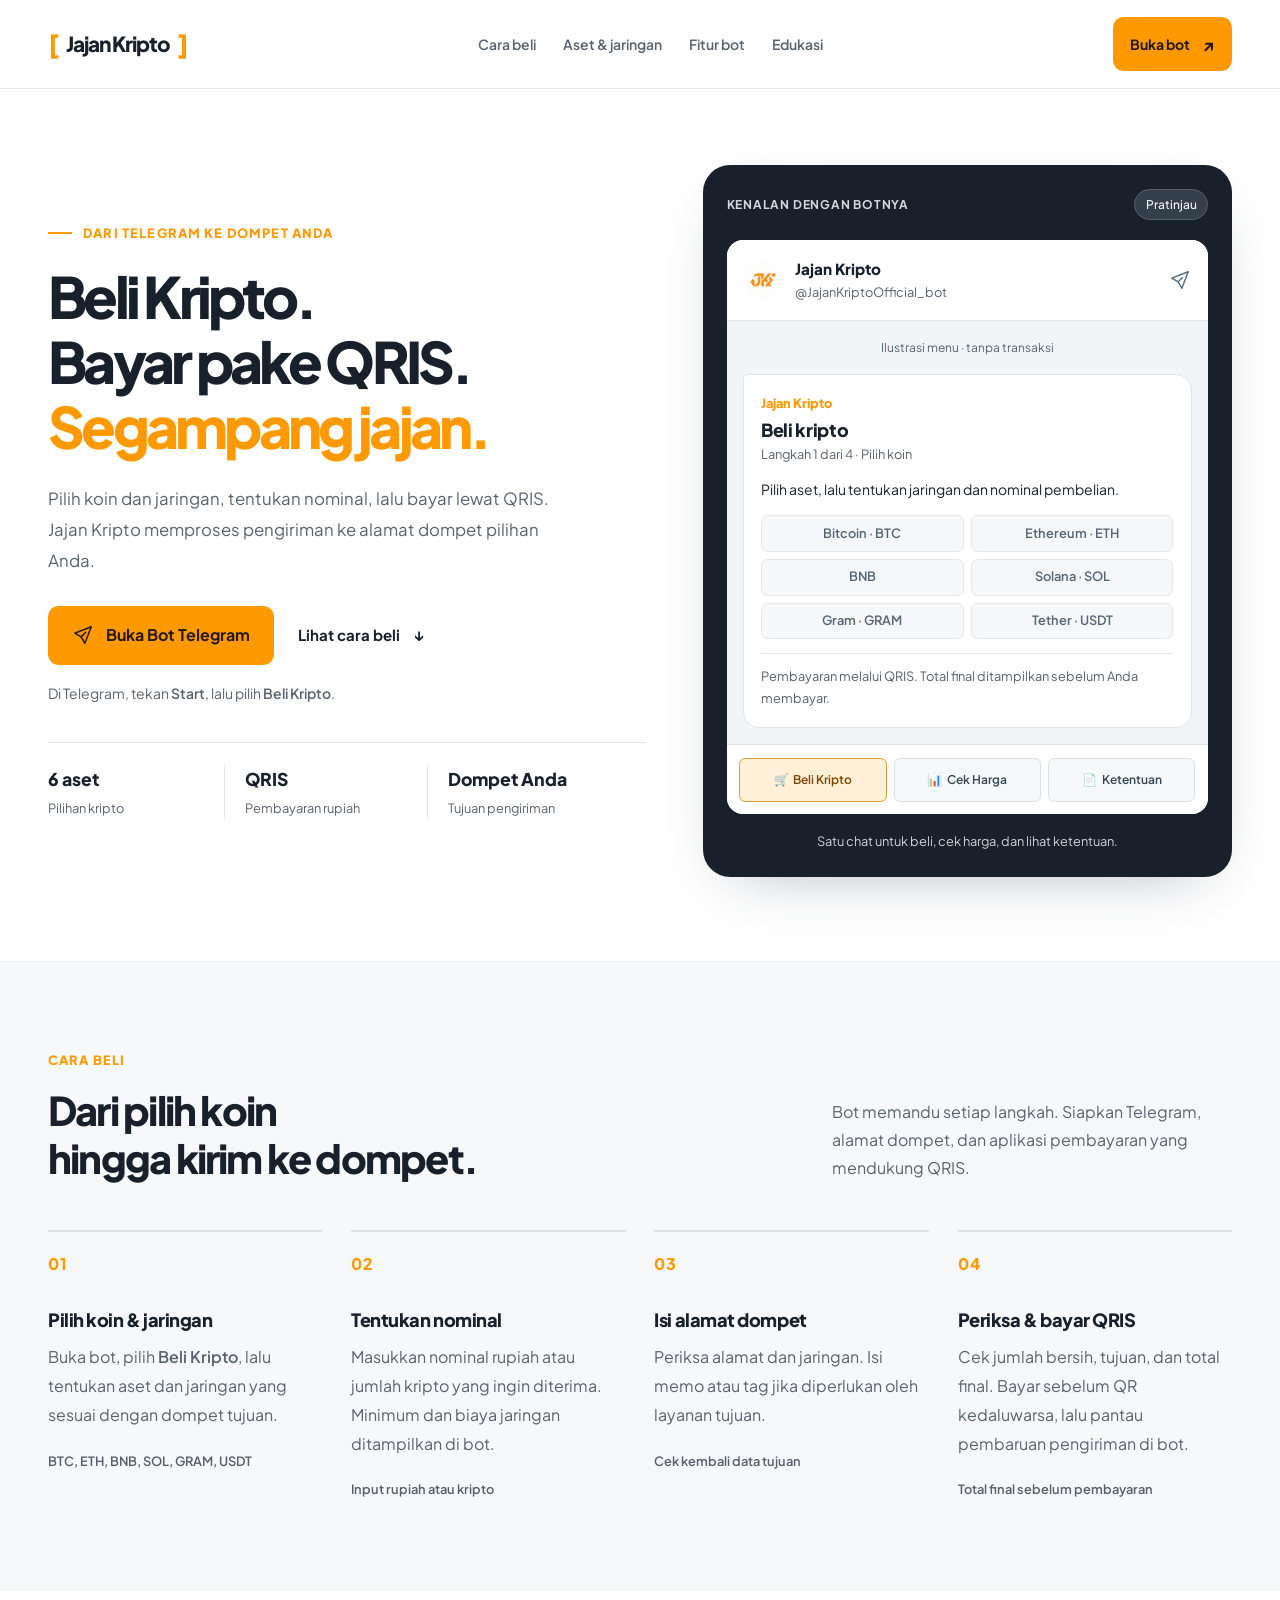
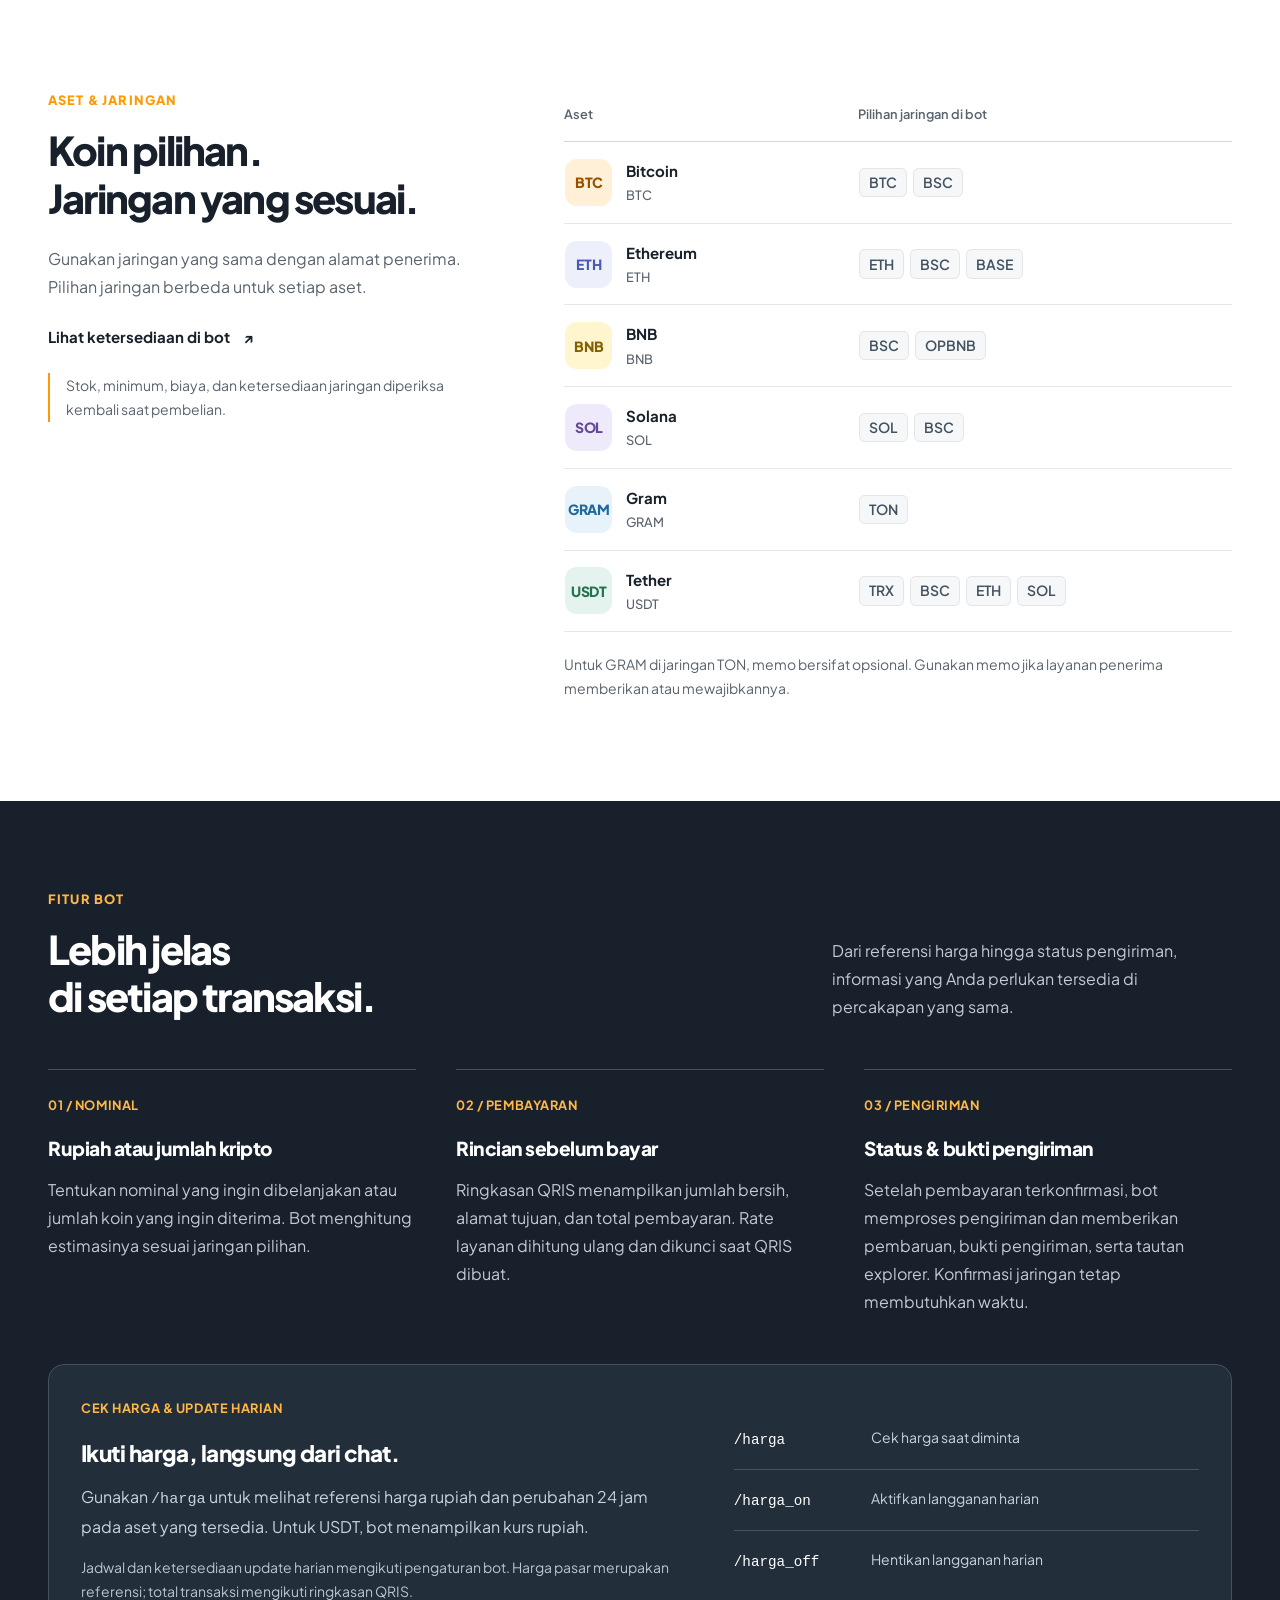
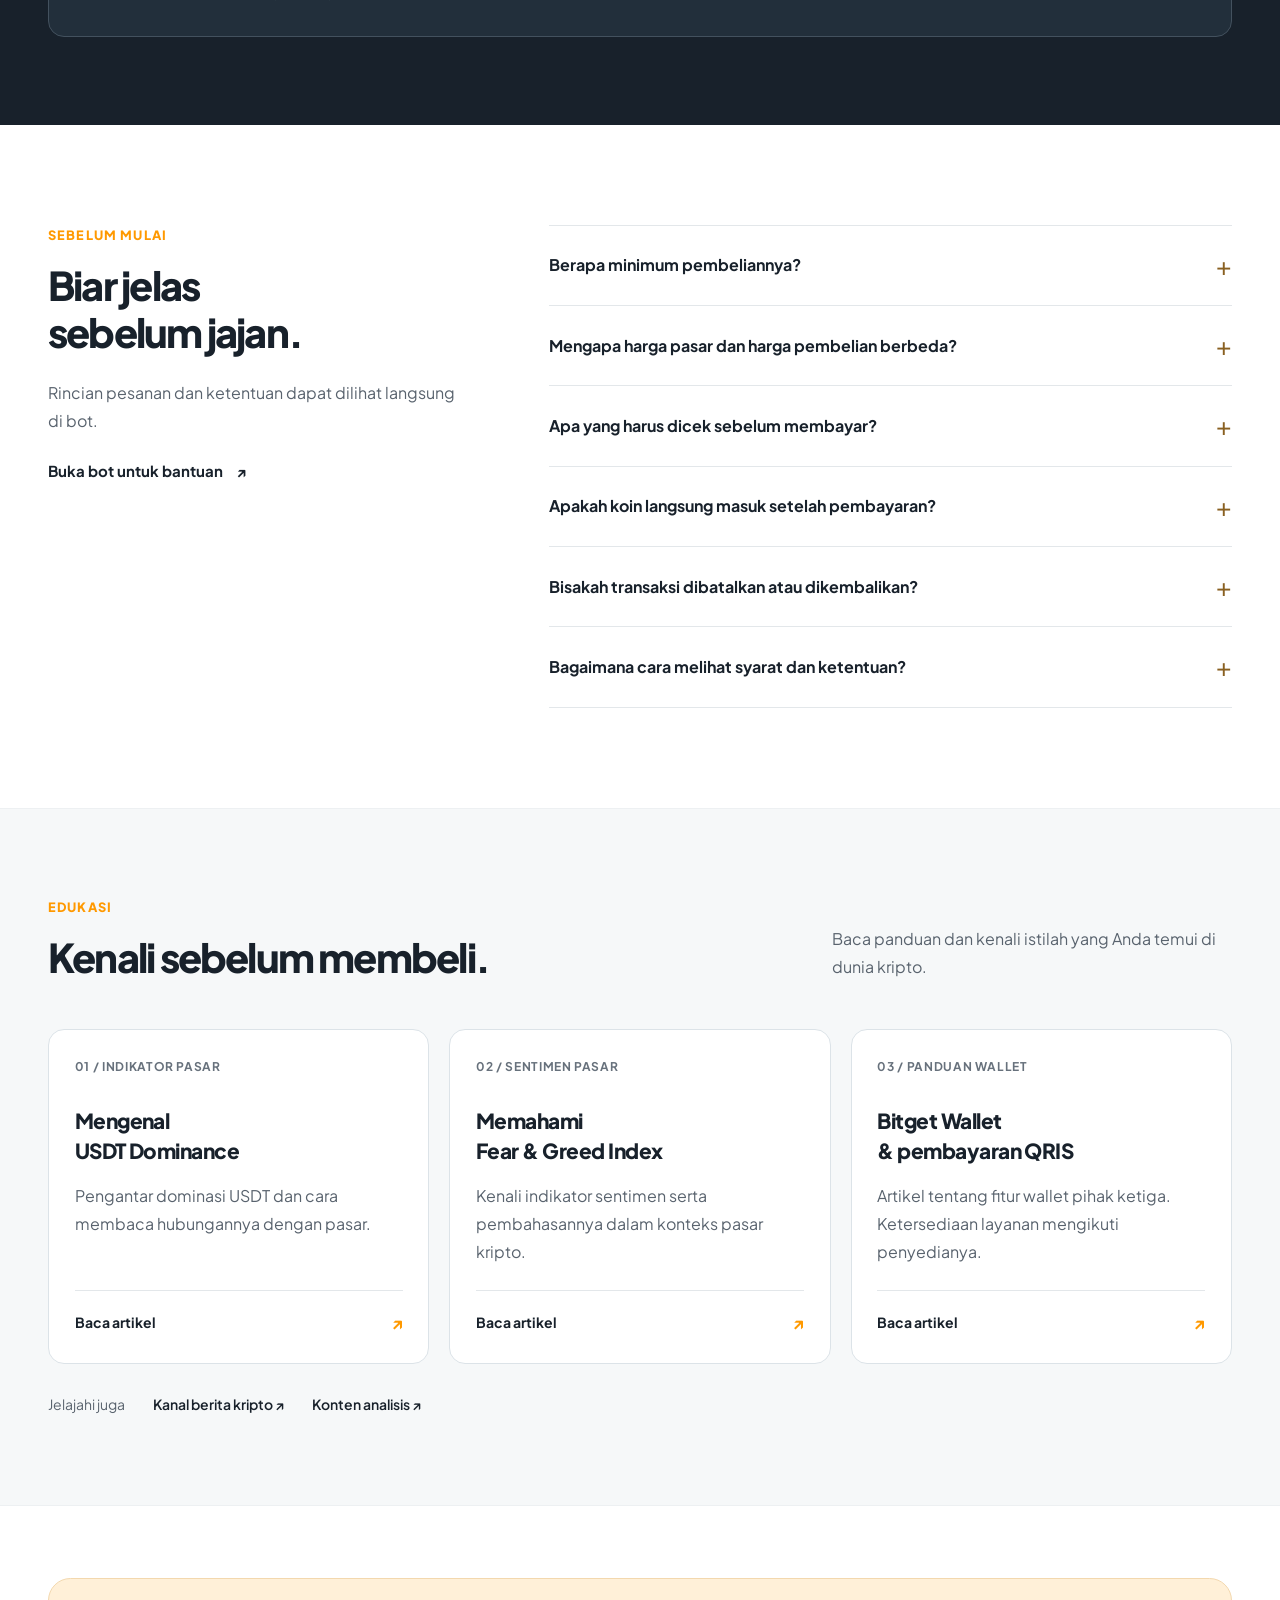
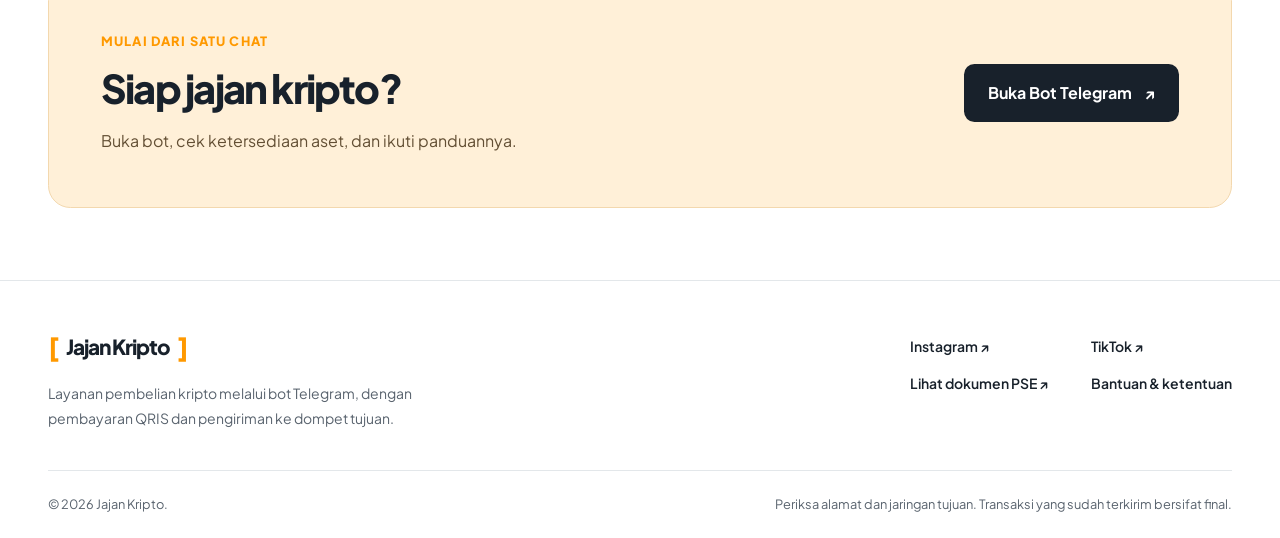
==== commit be0ff57c: "Update index.html" ====
--- a/index.html
+++ b/index.html
@@ -43,7 +43,7 @@
     <section class="hero container" aria-labelledby="hero-title">
       <div class="hero-copy">
         <p class="eyebrow"><span class="eyebrow-line" aria-hidden="true"></span> DARI TELEGRAM KE DOMPET ANDA</p>
-        <h1 id="hero-title">Beli kripto.<br>Bayar QRIS.<br><span>Segampang jajan.</span></h1>
+        <h1 id="hero-title">Beli Kripto.<br>Bayar pake QRIS.<br><span>Segampang jajan.</span></h1>
         <p class="hero-description">Pilih koin dan jaringan, tentukan nominal, lalu bayar lewat QRIS. Jajan Kripto memproses pengiriman ke alamat dompet pilihan Anda.</p>
         <div class="hero-actions">
           <a class="button" href="https://t.me/JajanKriptoOfficial_bot" target="_blank" rel="noopener noreferrer">
--- a/assets/landing.css
+++ b/assets/landing.css
@@ -1,7 +1,6 @@
 :root {
   color-scheme: light;
   --orange: #ff9900;
-  --orange-strong: #a65300;
   --ink: #18212b;
   --muted: #59636e;
   --line: #e3e7ea;
@@ -30,24 +29,24 @@
 .site-header { position: sticky; top: 0; z-index: 20; background: rgba(255,255,255,.96); border-bottom: 1px solid var(--line); }
 .header-inner { min-height: 88px; display: flex; align-items: center; justify-content: space-between; gap: 1.75rem; position: relative; }
 .brand { display: inline-flex; gap: .42rem; align-items: center; font-weight: 800; font-size: 1.3rem; white-space: nowrap; letter-spacing: -.05em; }
-.brand-bracket { font-size: 1.65rem; color: var(--orange-strong); line-height: 1; }
+.brand-bracket { font-size: 1.65rem; color: var(--orange); line-height: 1; }
 .main-nav { display: flex; align-items: center; gap: 1.7rem; }
 .main-nav a { font-size: .875rem; font-weight: 600; color: var(--muted); padding-block: .5rem; }
-.main-nav a:hover, .footer-links a:hover { color: var(--orange-strong); }
-.menu-toggle { display: none; align-items: center; justify-content: center; gap: .5rem; background: transparent; color: var(--ink); border: 1px solid var(--line); border-radius: .6rem; padding: .45rem .7rem; min-height: 44px; font-size: .875rem; font-weight: 700; }
-.button { min-height: 54px; display: inline-flex; justify-content: center; align-items: center; gap: .75rem; padding: .95rem 1.5rem; border-radius: .65rem; background: var(--orange); color: #251a08; font-size: .94rem; font-weight: 800; line-height: 1.5; text-align: center; transition: background .18s, transform .18s; }
+.main-nav a:hover, .footer-links a:hover { color: var(--orange); }
+.menu-toggle { display: none; align-items: center; justify-content: center; gap: .5rem; background: transparent; color: var(--ink); border: 1px solid var(--line); border-radius: .6rem; padding: .45rem .6rem; }
+.button { min-height: 54px; display: inline-flex; justify-content: center; align-items: center; gap: .75rem; padding: .95rem 1.5rem; border-radius: .65rem; background: var(--orange); color: #251a08; font-weight: 700; transition: background .16s, transform .16s; }
 .button:hover { background: #ffb13d; transform: translateY(-2px); }
 .button-small { min-height: 44px; padding: .7rem 1.1rem; font-size: .875rem; }
 .button-small span { font-size: 1.1rem; }
 .icon { width: 22px; height: 22px; flex: 0 0 22px; }
 .text-link { display: inline-flex; align-items: center; gap: .8rem; font-size: .94rem; line-height: 1.6; font-weight: 700; }
-.text-link:hover { color: var(--orange-strong); text-decoration: underline; text-underline-offset: 5px; }
-.eyebrow { display: flex; align-items: center; gap: .7rem; margin-bottom: 1.25rem; color: var(--orange-strong); font-size: .8rem; font-weight: 800; letter-spacing: .09em; line-height: 1.65; }
+.text-link:hover { color: var(--orange); text-decoration: underline; text-underline-offset: 5px; }
+.eyebrow { display: flex; align-items: center; gap: .7rem; margin-bottom: 1.25rem; color: var(--orange); font-size: .8rem; font-weight: 800; letter-spacing: .09em; line-height: 1.65; }
 .eyebrow-line { width: 1.5rem; height: 2px; background: var(--orange); flex: 0 0 1.5rem; }
 .hero { padding-block: 76px 84px; display: grid; grid-template-columns: 1.13fr 1fr; gap: clamp(2rem, 4.4vw, 4.4rem); align-items: center; }
 .hero > *, .section-heading > *, .assets-section > *, .faq-section > * { min-width: 0; }
 .hero h1 { font-size: clamp(2.75rem, 4.45vw, 3.9rem); letter-spacing: -.065em; line-height: 1.14; }
-.hero h1 > span { color: #bd6100; }
+.hero h1 > span { color: var(--orange); }
 .hero-description { color: var(--muted); font-size: 1.05rem; max-width: 32rem; margin-top: 1.5rem; line-height: 1.85; }
 .hero-actions { display: flex; flex-wrap: wrap; align-items: center; gap: 1rem 1.5rem; margin-top: 1.9rem; }
 .hero-help { font-size: .875rem; color: var(--muted); margin-top: 1rem; }
@@ -63,27 +62,28 @@
 .bot-header { display: flex; align-items: center; gap: .75rem; background: white; padding: 1.05rem; border-bottom: 1px solid var(--line); }
 .bot-avatar {
   display: inline-block;
-  width: 40px;  /* sesuaikan ukuran */
+  width: 40px;
   height: 40px;
-  background-image: url('favicon.ico');
+  background-image: url('/favicon.ico');
   background-size: contain;
   background-repeat: no-repeat;
-  border-radius: 50%;  /* membuat bundar */
-}.bot-header > div { min-width: 0; }
+  border-radius: 50%;
+}
+.bot-header > div { min-width: 0; }
 .bot-header strong { display: block; font-size: .95rem; font-weight: 800; line-height: 1.6; }
 .bot-header div > span { display: block; color: var(--muted); font-size: .8rem; overflow-wrap: anywhere; }
 .bot-header-icon { color: #546d81; margin-left: auto; }
 .bot-conversation { padding: 1rem; }
 .demo-label { text-align: center; color: #53636f; font-size: .75rem; margin-bottom: 1rem; }
 .bot-message { background: white; border: 1px solid #dfe5e9; border-radius: .25rem 1rem 1rem; padding: 1.1rem; min-height: 343px; font-size: .875rem; line-height: 1.7; }
-.bot-message .message-sender { color: var(--orange-strong); font-size: .8rem; font-weight: 800; margin-bottom: .3rem; }
+.bot-message .message-sender { color: var(--orange); font-size: .8rem; font-weight: 800; margin-bottom: .3rem; }
 .bot-message h2 { font-size: 1.125rem; letter-spacing: -.02em; margin-bottom: .2rem; }
 .bot-message .message-step { color: var(--muted); font-size: .8rem; margin-bottom: .75rem; }
 .coin-keyboard { display: grid; grid-template-columns: repeat(2, minmax(0, 1fr)); gap: .45rem; margin-block: .85rem; }
-.coin-keyboard span { display: flex; align-items: center; justify-content: center; min-height: 36px; padding: .4rem .25rem; border: 1px solid #e4e8ec; border-radius: .4rem; background: #f5f7f9; color: #354654; font-size: .875rem; font-weight: 600; text-align: center; line-height: 1.55; }
+.coin-keyboard span { display: flex; align-items: center; justify-content: center; min-height: 36px; padding: .4rem .25rem; border: 1px solid #e4e8ec; border-radius: .4rem; background: #f5f7f9; color: #556575; font-size: .8rem; font-weight: 600; }
 .bot-message .message-note { padding-top: .75rem; border-top: 1px solid var(--line); font-size: .8rem; color: #57616b; }
 .bot-menu { display: grid; grid-template-columns: repeat(3, minmax(0, 1fr)); gap: .45rem; padding: .8rem; border-top: 1px solid #dce2e7; background: #fff; }
-.bot-menu button { display: flex; align-items: center; justify-content: center; gap: .3rem; padding: .65rem .3rem; border: 1px solid #d7e0e6; background: #f6f8fa; border-radius: .4rem; color: #314758; font-size: .875rem; font-weight: 700; line-height: 1.5; min-height: 44px; }
+.bot-menu button { display: flex; align-items: center; justify-content: center; gap: .3rem; padding: .65rem .3rem; border: 1px solid #d7e0e6; background: #f6f8fa; border-radius: .4rem; color: #314758; font-size: .75rem; font-weight: 600; transition: border-color .16s, background-color .16s; }
 .bot-menu button[aria-pressed='true'] { background: #fff0d7; color: #7f4400; border-color: #de9b32; }
 .bot-menu button:hover { border-color: #b06a00; }
 .bot-menu button:focus-visible { outline-offset: 1px; }
@@ -99,7 +99,7 @@
 .section-heading .eyebrow, .assets-intro .eyebrow, .faq-intro .eyebrow { margin-bottom: 1rem; }
 .steps { list-style: none; display: grid; grid-template-columns: repeat(4, minmax(0, 1fr)); gap: 1.8rem; padding: 0; }
 .steps li { border-top: 2px solid #dce2e7; padding-top: 1.1rem; }
-.step-number { display: inline-block; font-size: 1rem; color: var(--orange-strong); font-weight: 800; margin-bottom: 1.8rem; letter-spacing: .06em; }
+.step-number { display: inline-block; font-size: 1rem; color: var(--orange); font-weight: 800; margin-bottom: 1.8rem; letter-spacing: .06em; }
 .steps h3 { margin-bottom: .7rem; }
 .steps p { color: var(--muted); line-height: 1.8; }
 .steps p strong { font-weight: 600; }
@@ -116,7 +116,7 @@
 .asset-name > span:last-child { min-width: 0; overflow-wrap: anywhere; }
 .asset-name strong { display: block; font-size: .94rem; font-weight: 700; }
 .asset-name small { display: block; font-size: .8rem; color: var(--muted); font-weight: 500; }
-.coin-symbol { display: inline-flex; width: 47px; height: 47px; align-items: center; justify-content: center; border-radius: .75rem; font-size: .875rem; font-weight: 800; flex: 0 0 47px; letter-spacing: -.07em; }
+.coin-symbol { display: inline-flex; width: 47px; height: 47px; align-items: center; justify-content: center; border-radius: .75rem; font-size: .875rem; font-weight: 800; flex: 0 0 47px; letter-spacing: -.02em; }
 .btc { background: #fff0d7; color: #965000; }
 .eth { background: #edf0fb; color: #485bb0; }
 .bnb { background: #fff5cf; color: #826000; }
@@ -154,7 +154,7 @@
 .faq-list summary::-webkit-details-marker { display: none; }
 .faq-list summary::after { content: '+'; color: #896021; font-size: 1.6rem; font-weight: 400; flex: 0 0 1rem; text-align: center; }
 .faq-list details[open] summary::after { content: '−'; }
-.faq-list summary:hover { color: var(--orange-strong); }
+.faq-list summary:hover { color: var(--orange); }
 .faq-answer { padding: 0 2rem 1.4rem 0; color: var(--muted); }
 .education-grid { display: grid; grid-template-columns: repeat(3, minmax(0, 1fr)); gap: 1.25rem; }
 .education-card { background: white; border: 1px solid #dce3e8; border-radius: 1rem; padding: 1.6rem; display: flex; flex-direction: column; transition: border-color .18s, transform .18s; }
@@ -163,7 +163,7 @@
 .education-card h3 { font-size: 1.3rem; margin-bottom: 1rem; line-height: 1.45; }
 .education-card p { color: var(--muted); margin-bottom: 1.5rem; }
 .article-link { display: flex; align-items: center; justify-content: space-between; border-top: 1px solid var(--line); padding-top: 1rem; margin-top: auto; font-size: .875rem; font-weight: 700; }
-.article-link > span { color: var(--orange-strong); font-size: 1.1rem; }
+.article-link > span { color: var(--orange); font-size: 1.1rem; }
 .community-links { display: flex; flex-wrap: wrap; gap: .7rem 1.75rem; align-items: center; margin-top: 1.75rem; font-size: .875rem; }
 .community-links > span { color: var(--muted); }
 .community-links a { font-weight: 600; }
